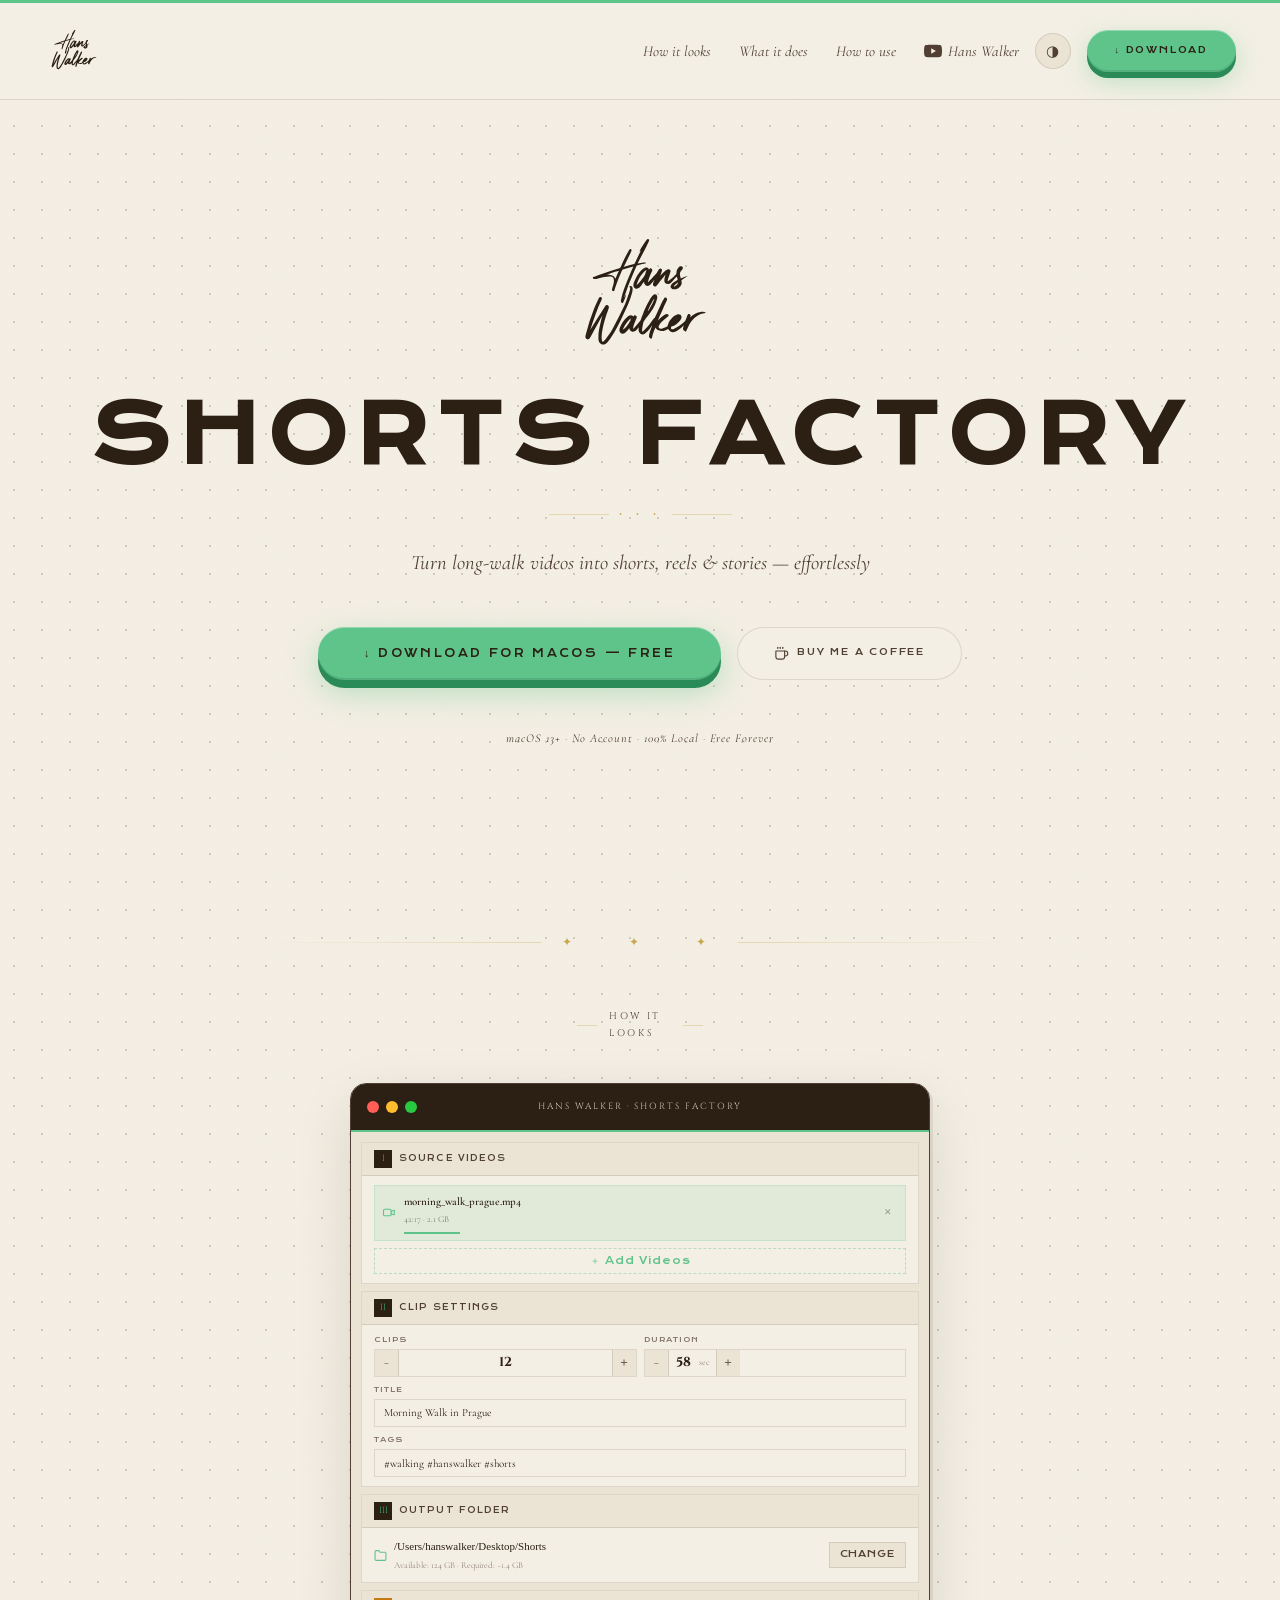
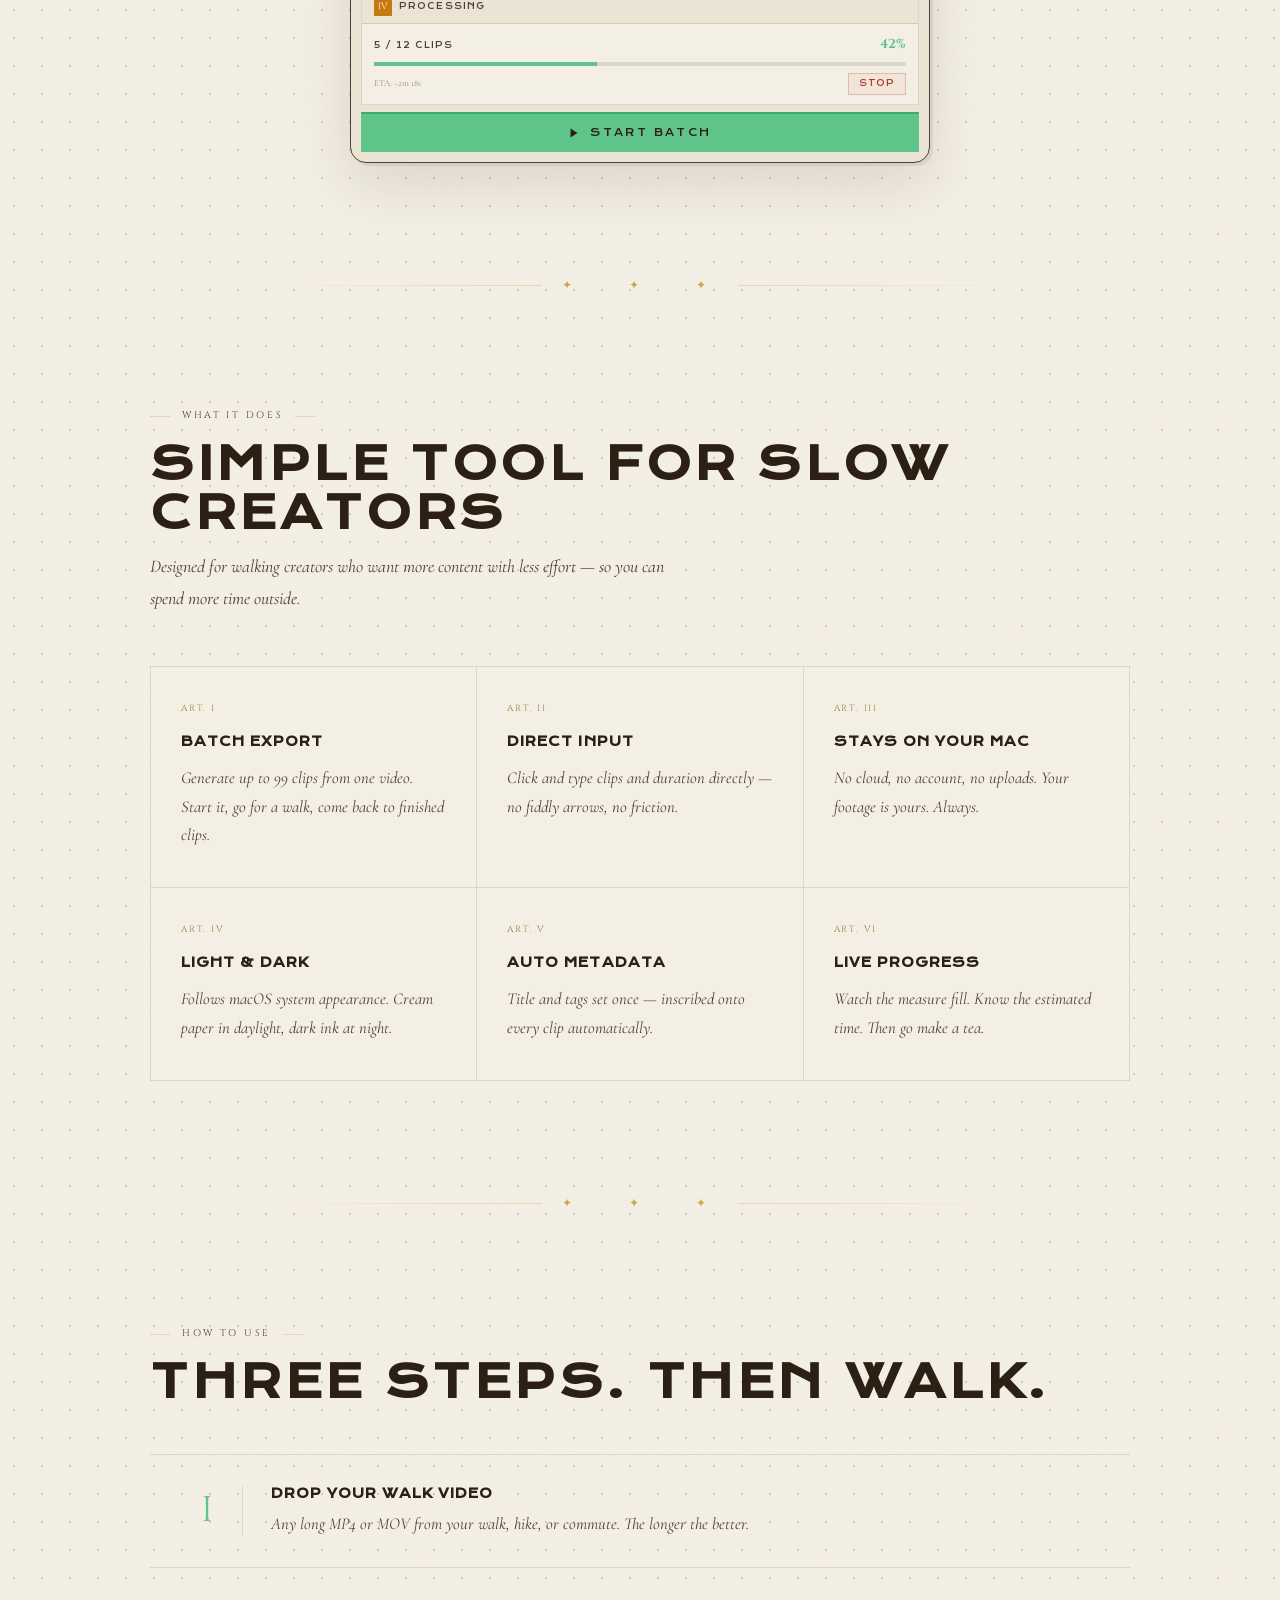
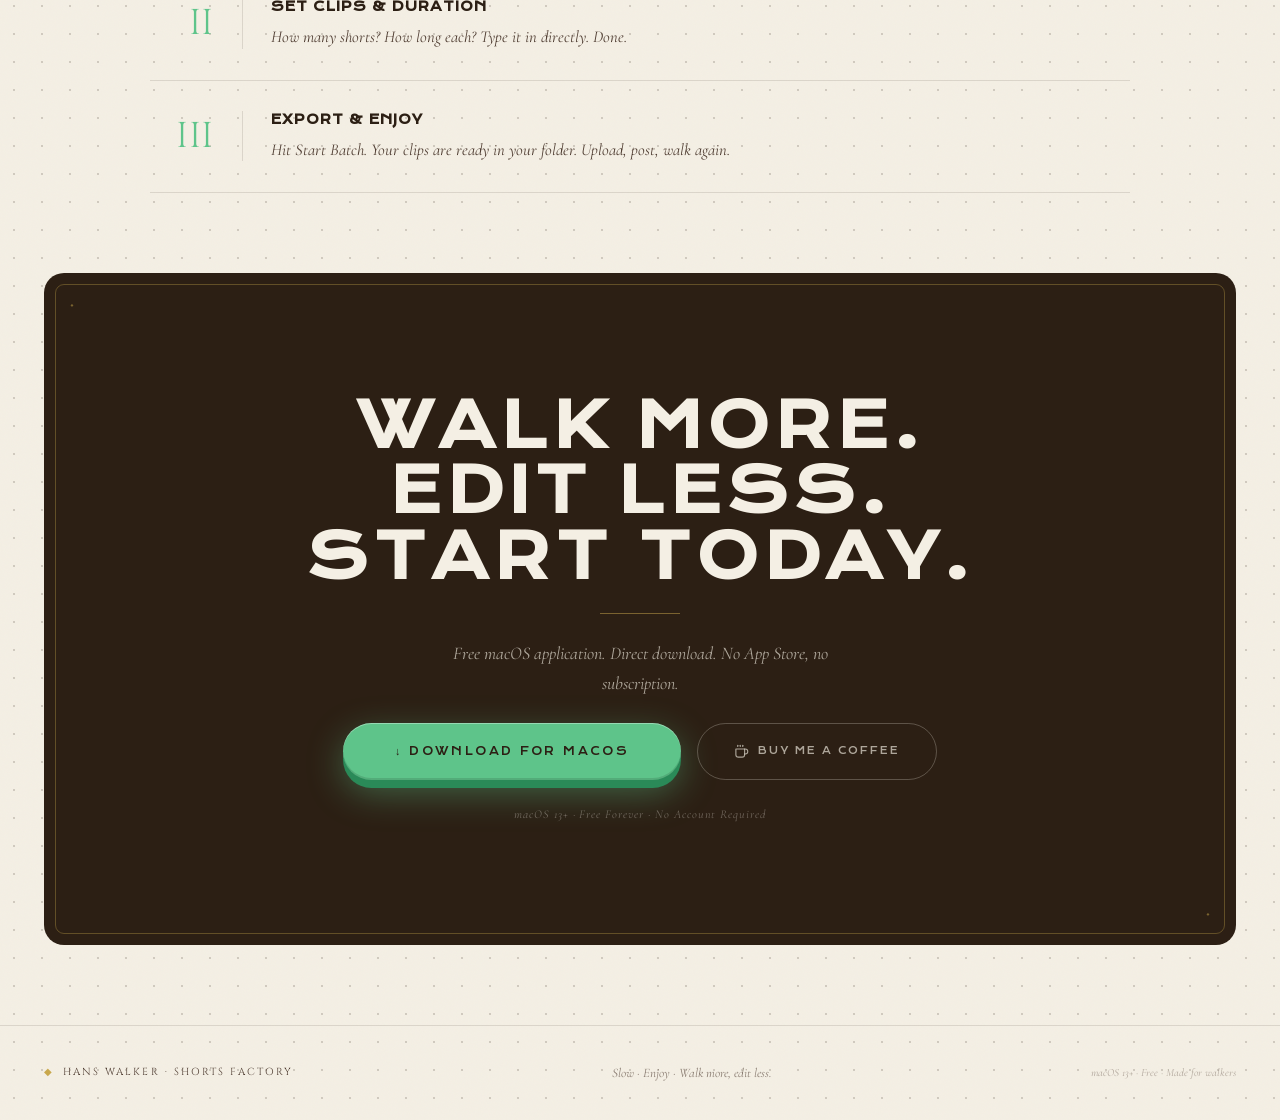
==== website/hanswalker-v6_1.html @ 9b5e4871 "Website UI improvements: CTA padding, footer links, ghost buttons, dot grid Made-with: Cursor" ====
<!DOCTYPE html>
<html lang="en" data-theme="light">
<head>
<meta charset="UTF-8">
<meta name="viewport" content="width=device-width, initial-scale=1.0">
<title>Hans Walker · Shorts Factory</title>
<link rel="preconnect" href="https://fonts.googleapis.com">
<link href="https://fonts.googleapis.com/css2?family=Krona+One&family=Cormorant+Garamond:ital,wght@0,400;0,600;1,400;1,600&family=Cinzel:wght@400;600;700&family=IM+Fell+English:ital@0;1&display=swap" rel="stylesheet">
<style>

/* ═══════════════════════════════════════════════════════
   DESIGN TOKENS — clean, no duplicates
══════════════════════════════════════════════════════════ */
:root {
  /* Palette */
  --cream:        #F4EFE4;
  --cream-mid:    #EBE4D4;
  --cream-deep:   #DDD4BF;
  --ink:          #2C1F14;
  --ink-light:    #513F34;
  --ink-faint:    rgba(44,31,20,0.10);
  --ink-ghost:    rgba(44,31,20,0.05);

  /* Brand green */
  --green:        #5EC48A;
  --green-dark:   #3aad73;
  --green-deeper: #2a8a58;
  --green-pale:   rgba(94,196,138,0.12);

  /* Art Deco gold accent */
  --gold:         #C9A84C;
  --gold-light:   #e0c070;
  --gold-faint:   rgba(201,168,76,0.18);

  /* Derived */
  --rule:         rgba(44,31,20,0.12);
  --rule-gold:    rgba(201,168,76,0.35);
}

[data-theme="dark"] {
  --cream:        #18100a;
  --cream-mid:    #201508;
  --cream-deep:   #2a1c0c;
  --ink:          #EDE4D0;
  --ink-light:    #c8b89a;
  --ink-faint:    rgba(237,228,208,0.10);
  --ink-ghost:    rgba(237,228,208,0.04);
  --green:        #4EC98A;
  --green-dark:   #3aad73;
  --gold:         #d4ae5a;
  --gold-light:   #e8c878;
  --gold-faint:   rgba(212,174,90,0.12);
  --rule:         rgba(237,228,208,0.10);
  --rule-gold:    rgba(212,174,90,0.25);
}

*, *::before, *::after { box-sizing: border-box; margin: 0; padding: 0; }
html { scroll-behavior: smooth; }

body {
  position: relative;
  background: var(--cream);
  color: var(--ink);
  font-family: 'Cormorant Garamond', 'IM Fell English', Georgia, serif;
  font-size: clamp(16px, 1.4vw, 19px);
  line-height: 1.75;
  overflow-x: hidden;
  transition: background 0.5s, color 0.4s;
}

/* Dot grid — scrolls with page */
body::before {
  content: '';
  position: absolute; inset: 0; z-index: 0; pointer-events: none;
  background-image: radial-gradient(circle, rgba(44,31,20,0.18) 1px, transparent 1px);
  background-size: 28px 28px;
}
[data-theme="dark"] body::before {
  background-image: radial-gradient(circle, rgba(237,228,208,0.09) 1px, transparent 1px);
}

/* Paper grain texture */
body::after {
  content: '';
  position: absolute; inset: 0; z-index: 0; pointer-events: none;
  opacity: 0.025;
  background-image: url("data:image/svg+xml,%3Csvg viewBox='0 0 512 512' xmlns='http://www.w3.org/2000/svg'%3E%3Cfilter id='n'%3E%3CfeTurbulence type='fractalNoise' baseFrequency='0.72' numOctaves='4' stitchTiles='stitch'/%3E%3C/filter%3E%3Crect width='100%25' height='100%25' filter='url(%23n)'/%3E%3C/svg%3E");
  background-size: 200px;
}

.layer { position: relative; z-index: 1; }
a { color: inherit; text-decoration: none; }


/* ═══════════════════════════════════════════════════════
   NAVIGATION
══════════════════════════════════════════════════════════ */
nav {
  position: fixed; top: 0; left: 0; right: 0; z-index: 300;
  display: flex; align-items: center; justify-content: space-between;
  padding: 0 44px; height: 100px;
  background: rgba(244,239,228,0.92);
  backdrop-filter: blur(5px);
  border-top: 3px solid var(--green);
  border-bottom: 1px solid var(--rule);
  transition: background 0.5s;
}
[data-theme="dark"] nav {
  background: rgba(24,16,10,0.94);
}

.nav-logo {
  display: flex; align-items: center;
  color: var(--ink);
  transition: opacity 0.2s;
  text-decoration: none;
}
.nav-logo:hover { opacity: 0.7; }
.nav-logo svg {
  height: 56px; width: auto; display: block;
  color: var(--ink);
  transition: color 0.4s;
}
[data-theme="dark"] .nav-logo svg { color: var(--ink); }

.nav-links {
  display: flex; gap: 28px;
  font-family: 'Cormorant Garamond', serif;
  font-style: italic; font-size: clamp(15px, 1.1vw, 18px);
  color: var(--ink-light);
}
.nav-links a {
  display: inline-flex; align-items: center; gap: 6px;
  transition: color 0.2s;
}
.nav-links a:hover { color: var(--green); }
.nav-links a svg { flex-shrink: 0; display: block; }

.nav-right { display: flex; align-items: center; gap: 16px; }

/* Theme toggle */
.theme-btn {
  width: 36px; height: 36px; border-radius: 50%;
  background: var(--cream-mid); border: 1px solid var(--rule);
  color: var(--ink-light); font-size: 15px; cursor: pointer;
  display: flex; align-items: center; justify-content: center;
  transition: background 0.2s, transform 0.1s;
}
.theme-btn:hover { background: var(--green); color: var(--cream); transform: rotate(15deg); }

/* Primary CTA button */
.btn-primary {
  font-family: 'Krona One', sans-serif;
  font-size: clamp(9px, 0.7vw, 11px);
  text-transform: uppercase; letter-spacing: 0.2em;
  color: var(--ink); background: var(--green);
  padding: 13px 28px; border: none; cursor: pointer;
  border-radius: 100px;
  box-shadow:
    0 6px 0 var(--green-deeper),
    0 9px 24px rgba(94,196,138,0.38),
    inset 0 1px 0 rgba(255,255,255,0.32),
    inset 0 -2px 0 rgba(0,0,0,0.1);
  display: inline-flex; align-items: center; gap: 8px;
  transition: transform 0.1s, box-shadow 0.1s, background 0.1s;
  white-space: nowrap;
  user-select: none;
}
.btn-primary:hover {
  transform: translateY(-3px);
  background: #6ed49a;
  box-shadow: 0 9px 0 var(--green-deeper), 0 15px 32px rgba(94,196,138,0.45),
    inset 0 1px 0 rgba(255,255,255,0.35), inset 0 -2px 0 rgba(0,0,0,0.1);
}
.btn-primary:active {
  transform: translateY(5px) !important;
  box-shadow: 0 1px 0 var(--green-deeper), 0 2px 8px rgba(94,196,138,0.2),
    inset 0 2px 4px rgba(0,0,0,0.18) !important;
  background: #4db87a;
}
.btn-primary.lg {
  font-size: clamp(10px, 0.85vw, 12px);
  padding: 17px 46px;
  letter-spacing: 0.22em;
  box-shadow: 0 8px 0 var(--green-deeper), 0 12px 32px rgba(94,196,138,0.42),
    inset 0 1px 0 rgba(255,255,255,0.32), inset 0 -2px 0 rgba(0,0,0,0.1);
}
[data-theme="dark"] .btn-primary { color: #2C1F14; }

/* Ghost button */
.btn-ghost {
  font-family: 'Krona One', sans-serif;
  font-size: clamp(9px, 0.7vw, 11px);
  text-transform: uppercase; letter-spacing: 0.2em;
  color: var(--ink-light);
  padding: 16px 36px;
  border: 1.5px solid var(--rule);
  background: var(--cream); cursor: pointer;
  border-radius: 100px;
  display: inline-flex; align-items: center; gap: 8px;
  transition: border-color 0.2s, color 0.2s, background 0.2s, transform 0.12s, box-shadow 0.12s;
  white-space: nowrap;
  user-select: none;
}
.btn-ghost:hover {
  border-color: var(--green-dark);
  color: var(--green-dark);
  background: linear-gradient(var(--green-pale), var(--green-pale)), var(--cream);
  transform: translateY(-2px);
  box-shadow: 0 4px 16px rgba(94,196,138,0.2);
}
[data-theme="dark"] .btn-ghost { color: var(--ink-light); border-color: var(--rule); }
[data-theme="dark"] .btn-ghost:hover { color: var(--green); border-color: var(--green); background: linear-gradient(var(--green-pale), var(--green-pale)), var(--cream); }


/* ═══════════════════════════════════════════════════════
   HERO
══════════════════════════════════════════════════════════ */
.hero {
  min-height: 100vh;
  display: flex; flex-direction: column; align-items: center; justify-content: center;
  padding: 150px 40px 80px;
  text-align: center;
  position: relative; z-index: 1;
}

.hero-logo {
  margin: 0 auto 24px;
  animation: fadeUp 0.9s ease both;
}
.hero-logo svg {
  width: auto; height: clamp(90px, 13vw, 150px);
  display: block; margin: 0 auto;
  color: var(--ink);
  transition: color 0.4s;
}

/* Hero headline */
.hero-eyebrow {
  font-family: 'Cormorant Garamond', serif;
  font-style: italic; font-size: clamp(13px, 1vw, 16px);
  color: var(--gold); letter-spacing: 0.14em;
  margin-bottom: 10px;
  animation: fadeUp 0.9s 0.07s ease both;
}

.hero-title {
  font-family: 'Krona One', sans-serif;
  font-size: clamp(38px, 6.5vw, 80px);
  text-transform: uppercase; letter-spacing: 0.10em; line-height: 1.0;
  color: var(--ink);
  margin-bottom: 6px;
  animation: fadeUp 0.9s 0.12s ease both;
}

/* Art Deco thin rule below title */
.hero-deco-rule {
  display: flex; align-items: center; justify-content: center; gap: 10px;
  margin: 24px auto 24px;
  animation: fadeUp 0.9s 0.16s ease both;
}
.hero-deco-rule span {
  width: 60px; height: 1px; background: var(--rule-gold);
}
.hero-deco-rule i {
  color: var(--gold); font-style: normal; font-size: 10px; letter-spacing: 6px;
}

.hero-sub {
  font-family: 'Cormorant Garamond', serif;
  font-style: italic; font-size: clamp(18px, 1.6vw, 24px);
  color: var(--ink-light); line-height: 1.55;
  width: max-content; max-width: 100%; margin: 0 auto 48px;
  white-space: nowrap;
  animation: fadeUp 0.9s 0.19s ease both;
}

.hero-desc {
  font-style: italic; font-size: clamp(15px, 1.2vw, 18px);
  color: var(--ink-light); max-width: 420px;
  line-height: 1.8; margin: 0 auto 40px;
  opacity: 0.8;
  animation: fadeUp 0.9s 0.23s ease both;
}

.hero-actions {
  display: flex; gap: 16px; flex-wrap: wrap; justify-content: center;
  animation: fadeUp 0.9s 0.28s ease both;
}

.hero-meta {
  margin-top: 48px;
  font-family: 'Cormorant Garamond', serif; font-style: italic;
  font-size: clamp(12px, 0.9vw, 14px);
  color: var(--ink-light); opacity: 0.55;
  letter-spacing: 0.08em;
  animation: fadeUp 0.9s 0.33s ease both;
}
.hero-meta span + span::before {
  content: ' · '; opacity: 0.5;
}


/* ═══════════════════════════════════════════════════════
   ART DECO ORNAMENTAL DIVIDER
══════════════════════════════════════════════════════════ */
.deco-divider {
  position: relative; z-index: 1;
  display: flex; align-items: center; justify-content: center;
  padding: 32px 40px; gap: 0;
}
.deco-divider-line {
  flex: 1; height: 1px;
  background: linear-gradient(to right, transparent, var(--rule-gold));
  max-width: 280px;
}
.deco-divider-line.rev {
  background: linear-gradient(to left, transparent, var(--rule-gold));
}
.deco-divider-center {
  display: flex; align-items: center; gap: 10px;
  padding: 0 20px;
  font-family: 'Cinzel', serif;
  color: var(--gold); font-size: 12px; letter-spacing: 12px;
}


/* ═══════════════════════════════════════════════════════
   APP MOCKUP — styled to match the site
══════════════════════════════════════════════════════════ */
.mockup-section {
  position: relative; z-index: 1;
  padding: 0 40px 80px;
  display: flex; flex-direction: column; align-items: center; gap: 16px;
}
.mockup-label {
  font-family: 'Cinzel', serif;
  font-size: clamp(9px, 0.75vw, 11px);
  text-transform: uppercase; letter-spacing: 0.28em;
  color: var(--ink-light);
  display: flex; align-items: center; gap: 12px;
  padding-top: 24px;
  padding-bottom: 24px;
}
.mockup-label::before, .mockup-label::after {
  content: ''; flex: 0 0 20px; height: 1px; background: var(--rule-gold);
}
[data-theme="dark"] .mockup-label {
  color: var(--gold); opacity: 0.75;
}

.app-win {
  width: min(580px, 100%);
  background: var(--cream-mid);
  border: 1.5px solid var(--ink-light);
  border-radius: 16px;
  box-shadow:
    3px 3px 0 rgba(44,31,20,0.08),
    0 20px 56px rgba(44,31,20,0.12);
  overflow: hidden;
}
[data-theme="dark"] .app-win {
  background: var(--cream-mid);
  border-color: rgba(200,184,154,0.3);
  box-shadow: 3px 3px 0 rgba(0,0,0,0.2), 0 20px 60px rgba(0,0,0,0.5);
}

/* Titlebar — dark, branded */
.aw-bar {
  height: 48px; background: var(--ink);
  display: flex; align-items: center; padding: 0 16px;
  border-bottom: 2px solid var(--green);
  position: relative;
}
[data-theme="dark"] .aw-bar { background: #0e0906; border-bottom-color: var(--green-dark); }

.aw-dots { display: flex; gap: 7px; }
.aw-dot { width: 12px; height: 12px; border-radius: 50%; }
.aw-dot.r { background: #ff5f57; }
.aw-dot.y { background: #febc2e; }
.aw-dot.g { background: #28c840; }

.aw-bar-title {
  position: absolute; left: 50%; transform: translateX(-50%);
  font-family: 'Cinzel', sans-serif; font-size: 9px;
  text-transform: uppercase; letter-spacing: 0.22em;
  color: rgba(244,239,228,0.8); white-space: nowrap;
}

.aw-body { padding: 10px; display: flex; flex-direction: column; gap: 7px; }

.aw-card {
  background: var(--cream);
  border: 1px solid var(--rule);
}
[data-theme="dark"] .aw-card { background: rgba(244,239,228,0.03); border-color: rgba(237,228,208,0.08); }

.aw-hdr {
  display: flex; align-items: center; gap: 7px;
  padding: 7px 12px; border-bottom: 1px solid var(--rule);
  background: var(--cream-mid);
}
[data-theme="dark"] .aw-hdr { background: rgba(237,228,208,0.04); border-bottom-color: rgba(237,228,208,0.07); }

.aw-badge {
  width: 18px; height: 18px;
  background: var(--ink); color: var(--green-dark);
  font-family: 'Cinzel', serif; font-size: 9px;
  display: flex; align-items: center; justify-content: center;
}
[data-theme="dark"] .aw-badge { background: rgba(94,196,138,0.15); color: var(--green); }

.aw-htitle {
  font-family: 'Krona One', sans-serif; font-size: 8px;
  text-transform: uppercase; letter-spacing: 0.14em;
  color: var(--ink-light);
}
[data-theme="dark"] .aw-htitle { color: var(--ink-light); }

.aw-bdy { padding: 9px 12px; }

.aw-vrow {
  display: flex; align-items: center; gap: 8px; padding: 6px 8px;
  background: var(--green-pale); border: 1px solid rgba(94,196,138,0.2);
}
[data-theme="dark"] .aw-vrow { background: rgba(94,196,138,0.05); border-color: rgba(94,196,138,0.1); }

.aw-vinfo { flex: 1; }
.aw-vname { font-size: 11px; font-weight: 600; color: var(--ink); }
[data-theme="dark"] .aw-vname { color: var(--ink-light); }
.aw-vsub { font-size: 9px; color: var(--ink-light); opacity: 0.65; margin-top: 1px; }
.aw-pmini { height: 2px; width: 56px; background: var(--rule); margin-top: 4px; overflow: hidden; }
.aw-pmini-f { width: 100%; height: 100%; background: var(--green); }
.aw-rm { width: 18px; height: 18px; display: flex; align-items: center; justify-content: center; font-size: 9px; color: var(--ink-light); opacity: 0.5; cursor: pointer; }

.aw-add {
  display: flex; align-items: center; justify-content: center; gap: 5px;
  height: 26px; margin-top: 7px;
  border: 1px dashed rgba(94,196,138,0.4); font-size: 10px;
  color: var(--green); font-family: 'Krona One', sans-serif; letter-spacing: 0.1em;
}

.aw-grid { display: grid; grid-template-columns: 1fr 1fr; gap: 7px; }
.aw-fw { grid-column: 1/-1; }

.aw-flbl {
  font-family: 'Krona One', sans-serif; font-size: 7px;
  text-transform: uppercase; letter-spacing: 0.16em;
  color: var(--ink-light); opacity: 0.7; margin-bottom: 3px;
}

.aw-step {
  display: flex; align-items: center; height: 28px;
  border: 1px solid var(--rule); background: var(--cream);
}
[data-theme="dark"] .aw-step { background: rgba(237,228,208,0.04); border-color: var(--rule); }
.aw-sb {
  width: 24px; height: 100%; background: var(--cream-mid);
  display: flex; align-items: center; justify-content: center;
  font-size: 12px; color: var(--ink-light); flex-shrink: 0;
  border-right: 1px solid var(--rule);
}
.aw-sb:last-child { border-right: none; border-left: 1px solid var(--rule); }
.aw-sv { flex: 1; text-align: center; font-size: 13px; font-weight: 700; color: var(--ink); font-family: 'Cinzel', serif; }
[data-theme="dark"] .aw-sv { color: var(--ink-light); }
.aw-su { font-size: 9px; color: var(--ink-light); opacity: 0.6; padding-right: 6px; }

.aw-fld {
  height: 28px; border: 1px solid var(--rule); background: var(--cream);
  padding: 0 9px; font-size: 11px; color: var(--ink);
  display: flex; align-items: center; width: 100%;
  font-family: 'Cormorant Garamond', serif;
}
[data-theme="dark"] .aw-fld { background: rgba(237,228,208,0.04); color: var(--ink-light); }

.aw-outrow { display: flex; align-items: center; gap: 7px; }
.aw-outpath { flex: 1; font-size: 11px; color: var(--ink); font-family: 'IM Fell English', serif; }
[data-theme="dark"] .aw-outpath { color: var(--ink-light); }
.aw-outsub { font-size: 9px; color: var(--ink-light); opacity: 0.6; margin-top: 1px; }
.aw-chg {
  border: 1px solid var(--rule); padding: 4px 10px;
  font-size: 9px; color: var(--ink-light); background: var(--cream-mid);
  font-family: 'Krona One', sans-serif; letter-spacing: 0.1em; text-transform: uppercase;
  cursor: pointer;
}

.aw-prow { display: flex; justify-content: space-between; align-items: baseline; margin-bottom: 6px; }
.aw-plbl { font-family: 'Krona One', sans-serif; font-size: 8px; text-transform: uppercase; letter-spacing: 0.12em; color: var(--ink-light); }
.aw-ppct { font-family: 'Cinzel', serif; font-size: 13px; font-weight: 700; color: var(--green); }
.aw-pbar { height: 4px; background: var(--rule); margin-bottom: 7px; overflow: hidden; }
.aw-pbarf { width: 42%; height: 100%; background: var(--green); }
.aw-pfooter { display: flex; justify-content: space-between; align-items: center; }
.aw-eta { font-size: 9px; color: var(--ink-light); opacity: 0.6; }
.aw-stop {
  border: 1px solid rgba(180,60,40,0.25); padding: 3px 10px;
  font-size: 8px; color: #b43c28; font-family: 'Krona One', sans-serif;
  text-transform: uppercase; letter-spacing: 0.1em; background: rgba(180,60,40,0.06);
  cursor: pointer;
}

.aw-start {
  height: 40px; background: var(--green);
  display: flex; align-items: center; justify-content: center; gap: 10px;
  font-family: 'Krona One', sans-serif; font-size: 10px;
  text-transform: uppercase; letter-spacing: 0.24em; color: var(--ink);
  border-top: 2px solid var(--green-dark);
  cursor: pointer; transition: background 0.2s;
}
.aw-start:hover { background: #6ed49a; }
[data-theme="dark"] .aw-start { background: var(--green-dark); color: var(--cream); }


/* ═══════════════════════════════════════════════════════
   FEATURES
══════════════════════════════════════════════════════════ */
.section {
  position: relative; z-index: 1;
  padding: 80px 44px;
}
.section-inner { max-width: 980px; margin: 0 auto; }

.section-eyebrow {
  font-family: 'Cinzel', serif;
  font-size: clamp(9px, 0.75vw, 11px);
  text-transform: uppercase; letter-spacing: 0.28em;
  color: var(--ink-light); margin-bottom: 14px;
  display: flex; align-items: center; gap: 12px;
}
[data-theme="dark"] .section-eyebrow {
  color: var(--gold);
}
.section-eyebrow::before, .section-eyebrow::after {
  content: ''; flex: 0 0 20px; height: 1px; background: var(--rule-gold);
}

.section-title {
  font-family: 'Krona One', sans-serif;
  font-size: clamp(24px, 3.5vw, 46px);
  text-transform: uppercase; letter-spacing: 0.08em; line-height: 1.1;
  color: var(--ink); margin-bottom: 14px;
}

.section-sub {
  font-family: 'Cormorant Garamond', serif; font-style: italic;
  font-size: clamp(16px, 1.4vw, 20px); color: var(--ink-light);
  max-width: 540px; line-height: 1.75;
}

/* Feature grid — ledger style */
.feat-grid {
  display: grid; grid-template-columns: repeat(3, 1fr);
  margin-top: 52px;
  border: 1px solid var(--rule);
  border-bottom: none; border-right: none;
}
@media (max-width: 860px) { .feat-grid { grid-template-columns: 1fr 1fr; } }
@media (max-width: 560px) { .feat-grid { grid-template-columns: 1fr; } }

.feat {
  padding: 34px 30px 38px;
  border-right: 1px solid var(--rule);
  border-bottom: 1px solid var(--rule);
  position: relative;
  background: var(--cream);
  transition: background 0.2s;
}
.feat:hover { background: var(--cream-mid); }

/* Gold top accent on hover */
.feat::after {
  content: ''; position: absolute; top: -1px; left: 0; right: 0; height: 2px;
  background: var(--green); transform: scaleX(0); transform-origin: left;
  transition: transform 0.3s ease;
}
.feat:hover::after { transform: scaleX(1); }

.feat-num {
  font-family: 'Cinzel', serif; font-size: 9px;
  text-transform: uppercase; letter-spacing: 0.2em;
  color: color-mix(in srgb, var(--gold) 75%, black); display: block; margin-bottom: 14px;
  opacity: 1;
}
.feat h3 {
  font-family: 'Krona One', sans-serif;
  font-size: clamp(12px, 1vw, 14px);
  text-transform: uppercase; letter-spacing: 0.08em;
  color: var(--ink); margin-bottom: 11px;
}
.feat p {
  font-family: 'Cormorant Garamond', serif; font-style: italic;
  font-size: clamp(15px, 1.3vw, 18px); color: var(--ink-light); line-height: 1.7;
}


/* ═══════════════════════════════════════════════════════
   HOW IT WORKS
══════════════════════════════════════════════════════════ */
.steps-list { margin-top: 48px; }

.step-row {
  display: grid;
  grid-template-columns: 64px 1px 1fr;
  gap: 0 28px;
  align-items: center;
  padding: 28px 0;
  border-bottom: 1px solid var(--rule);
}
.step-row:first-child { border-top: 1px solid var(--rule); }

.step-n {
  font-family: 'Cinzel', serif;
  font-size: clamp(28px, 2.8vw, 42px);
  color: var(--green); text-align: right;
  line-height: 1; letter-spacing: 0.02em;
}
[data-theme="dark"] .step-n { color: var(--green); }

.step-vr { height: 50px; background: var(--rule); }

.step-content h3 {
  font-family: 'Krona One', sans-serif;
  font-size: clamp(12px, 1vw, 14px);
  text-transform: uppercase; letter-spacing: 0.08em;
  color: var(--ink); margin-bottom: 6px;
}
.step-content p {
  font-family: 'Cormorant Garamond', serif; font-style: italic;
  font-size: clamp(15px, 1.3vw, 18px); color: var(--ink-light); line-height: 1.65;
}


/* ═══════════════════════════════════════════════════════
   CTA BLOCK
══════════════════════════════════════════════════════════ */
.cta-wrap {
  position: relative; z-index: 1;
  margin: 0 44px 80px;
  padding: 120px 60px;
  background: var(--ink);
  border-radius: 20px;
  display: flex; flex-direction: column; align-items: center;
  text-align: center; gap: 24px;
  /* Art Deco inner line */
  outline: 1px solid var(--rule-gold);
  outline-offset: -12px;
}
[data-theme="dark"] .cta-wrap {
  background: var(--cream-mid);
  outline-color: var(--rule-gold);
}

/* Corner diamonds */
.cta-wrap::before, .cta-wrap::after {
  content: '◆'; position: absolute;
  font-size: 13px; color: var(--gold); opacity: 0.5;
}
.cta-wrap::before { top: 20px; left: 26px; }
.cta-wrap::after  { bottom: 20px; right: 26px; }

.cta-title {
  font-family: 'Krona One', sans-serif;
  font-size: clamp(30px, 5.5vw, 62px);
  text-transform: uppercase; letter-spacing: 0.08em; line-height: 1.05;
  color: var(--cream);
}
[data-theme="dark"] .cta-title { color: var(--ink); }

/* Gold rule between title and sub */
.cta-rule {
  width: 80px; height: 1px; background: var(--gold); opacity: 0.5;
}

.cta-sub {
  font-family: 'Cormorant Garamond', serif; font-style: italic;
  font-size: clamp(15px, 1.4vw, 19px); color: rgba(244,239,228,0.65);
  max-width: 400px; line-height: 1.7;
}
[data-theme="dark"] .cta-sub { color: var(--ink-light); }

.cta-btns { display: flex; gap: 16px; flex-wrap: wrap; justify-content: center; }

/* CTA Download — cream on dark bg */
.btn-cta-dl {
  font-family: 'Krona One', sans-serif;
  font-size: clamp(10px, 0.85vw, 12px);
  text-transform: uppercase; letter-spacing: 0.22em;
  color: var(--ink); background: var(--green);
  padding: 19px 52px; border: none; cursor: pointer;
  border-radius: 100px;
  box-shadow:
    0 8px 0 var(--green-deeper),
    0 12px 36px rgba(94,196,138,0.44),
    inset 0 1px 0 rgba(255,255,255,0.35),
    inset 0 -2px 0 rgba(0,0,0,0.12);
  display: inline-flex; align-items: center; gap: 10px;
  transition: transform 0.1s, box-shadow 0.1s, background 0.1s;
  white-space: nowrap;
  user-select: none;
}
.btn-cta-dl:hover {
  transform: translateY(-4px);
  background: #6ed49a;
  box-shadow: 0 12px 0 var(--green-deeper), 0 20px 44px rgba(94,196,138,0.5),
    inset 0 1px 0 rgba(255,255,255,0.38), inset 0 -2px 0 rgba(0,0,0,0.12);
}
.btn-cta-dl:active {
  transform: translateY(6px) !important;
  box-shadow: 0 2px 0 var(--green-deeper), 0 2px 10px rgba(94,196,138,0.2),
    inset 0 3px 6px rgba(0,0,0,0.2) !important;
  background: #4db87a;
}
[data-theme="dark"] .btn-cta-dl { color: #2C1F14; }

/* CTA coffee — ghost on dark */
.btn-cta-ghost {
  font-family: 'Krona One', sans-serif;
  font-size: clamp(9px, 0.75vw, 11px);
  text-transform: uppercase; letter-spacing: 0.2em;
  color: rgba(244,239,228,0.65);
  padding: 17px 36px;
  border: 1.5px solid rgba(244,239,228,0.25);
  background: transparent; cursor: pointer;
  border-radius: 100px;
  user-select: none;
  display: inline-flex; align-items: center; gap: 9px;
  transition: border-color 0.2s, color 0.2s, transform 0.12s;
  white-space: nowrap;
}
.btn-cta-ghost:hover {
  border-color: var(--gold);
  color: var(--gold);
  transform: translateY(-2px);
}
[data-theme="dark"] .btn-cta-ghost { color: var(--ink-light); border-color: var(--rule); }
[data-theme="dark"] .btn-cta-ghost:hover { color: var(--gold); border-color: var(--gold); }

.cta-meta {
  font-family: 'Cormorant Garamond', serif; font-style: italic;
  font-size: clamp(12px, 0.9vw, 14px);
  color: rgba(244,239,228,0.35);
  letter-spacing: 0.08em;
}
[data-theme="dark"] .cta-meta { color: var(--ink-light); opacity: 0.5; }


/* ═══════════════════════════════════════════════════════
   FOOTER
══════════════════════════════════════════════════════════ */
footer {
  position: relative; z-index: 1;
  padding: 36px 44px;
  border-top: 1px solid var(--rule);
  display: flex; align-items: center; justify-content: space-between;
  flex-wrap: wrap; gap: 12px;
}

.foot-logo {
  font-family: 'Cinzel', serif;
  font-size: clamp(9px, 0.8vw, 11px);
  text-transform: uppercase; letter-spacing: 0.2em;
  color: var(--ink-light);
  display: flex; align-items: center; gap: 9px;
}
.foot-gem { color: var(--gold); }

.foot-tagline {
  font-family: 'Cormorant Garamond', serif; font-style: italic;
  font-size: clamp(13px, 1vw, 16px); color: var(--ink-light); opacity: 0.65;
}

.foot-copy {
  font-family: 'Cormorant Garamond', serif; font-style: italic;
  font-size: clamp(11px, 0.8vw, 13px); color: var(--ink-light); opacity: 0.4;
}


/* ═══════════════════════════════════════════════════════
   ANIMATIONS & REVEAL
══════════════════════════════════════════════════════════ */
@keyframes fadeUp {
  from { opacity: 0; transform: translateY(22px); }
  to   { opacity: 1; transform: translateY(0); }
}
.reveal {
  opacity: 0; transform: translateY(22px);
  transition: opacity 0.7s ease, transform 0.7s ease;
}
.reveal.up { opacity: 1; transform: none; }


/* ═══════════════════════════════════════════════════════
   RESPONSIVE
══════════════════════════════════════════════════════════ */
@media (max-width: 700px) {
  nav { padding: 0 20px; height: 80px; }
  .nav-links { display: none; }
  .hero { padding: 96px 24px 60px; }
  .section { padding: 60px 24px; }
  .cta-wrap { margin: 0 24px 60px; padding: 52px 28px; }
  footer { padding: 28px 24px; flex-direction: column; align-items: center; text-align: center; }
  .mockup-section { padding: 0 16px 60px; }
  .deco-divider { padding: 24px 24px; }
}

</style>
</head>
<body>

<!-- ═══ NAV ═══ -->
<nav>
  <a href="#" class="nav-logo layer" aria-label="Hans Walker">
    <svg width="800" height="800" viewBox="0 0 800 800" fill="none" xmlns="http://www.w3.org/2000/svg"><path d="M347.908 347.028C351.83 347.031 356.722 348.01 358.676 351.766C362.906 359.898 359.847 373.996 357.78 382.339C352.907 402.011 345.494 420.691 338.234 439.539C330.245 459.43 320.331 479.176 311.427 498.523C290.999 542.918 270.134 586.84 241.824 626.891C234.363 637.187 225.845 649.531 215.093 656.469C205.508 662.656 189.164 657.996 183.499 648.262C178.298 639.324 178.075 629.559 178.073 619.492C177.708 594.273 183.645 570.145 188.827 545.727C191.991 530.824 195.452 519.199 199.711 504.66C191.745 517.195 185.02 530.121 177.705 542.988C164.596 565.824 152.162 588.953 139.757 612.184C136.346 618.574 131.597 627.644 124.746 630.941C119.848 633.613 110.609 628.02 109.453 623.156C107.223 613.777 112.337 600.59 114.662 591.535C124.412 553.789 136.382 516.648 150.508 480.312C159.517 456.813 168.041 435.492 179.453 413.043C181.78 408.953 184.621 403.723 190.05 405.738C197.983 408.684 198.553 412.692 195.268 419.406C170.039 470.977 152.679 525.789 134.881 580.273L135.351 579.66C137.457 576.945 139.233 574.055 140.915 571.062C157.493 541.57 176.279 513.379 194.614 484.938L207.226 465.562C210.028 461.207 212.599 456.445 215.88 452.434C217.317 450.68 219.148 449.098 221.394 448.535C224.241 447.816 226.956 448.82 229.329 450.387C233.97 453.441 234.613 457.84 233.789 463.051C233.083 467.516 231.084 471.77 229.495 475.977C226.981 482.633 224.354 489.301 222.14 496.062C210.587 531.336 189.842 602.621 197.095 638.156C197.476 640.023 198.065 642.992 199.669 644.055C211.035 643.836 246.334 588.504 252.809 576.836C276.361 534.406 297.776 489.844 318.828 446.062C325.498 432.195 330.303 416.035 335.589 401.555C341.151 386.322 348.357 370.153 348.196 353.817C346.972 354.897 346.015 356.01 344.504 356.186C343.701 353.762 345.519 352.818 344.656 350.387C344.357 349.544 344.305 349.074 344.653 348.289C345.813 347.264 346.389 347.302 347.908 347.028ZM476.397 390.357C480.53 389.73 483.944 390.191 487.179 393.082C495.913 400.891 491.315 415.641 488.042 425.172C483.042 440.156 476.647 454.637 468.944 468.43C455.034 492.769 435.026 513.156 419.792 536.336C417.175 540.32 408.397 586.891 412.089 590.219C414.972 589.957 418.648 585.836 420.745 583.934C430.409 575.18 440.202 564.934 448.194 554.621C456.925 543.356 464.636 531.234 473.366 519.969C475.202 517.602 477.987 517.949 478.444 517.18C486.39 503.789 524.679 411.805 532.831 408.402C534.3 407.789 535.843 407.926 537.315 408.453C540.085 409.441 542.835 411.844 544.054 414.543C544.854 416.32 544.788 418.676 544.194 420.508C542.292 426.363 539.183 432.137 536.511 437.695C533.522 443.91 530.612 450.16 527.776 456.449C522.671 467.582 518.073 478.793 513.171 489.996C507.257 503.523 500.683 517.461 495.194 531.125C505.105 519.523 520.972 507.012 533.788 498.703C538.917 495.379 548.515 493.809 551.819 500.523C555.952 508.926 546.147 511.938 541.077 516.199C526.343 528.578 507.628 541.711 500.073 559.938C498.374 564.039 499.354 567.594 501.194 571.273C506.862 575.168 513.249 574.355 520.229 572.719C522.965 572.515 545.554 563.648 546.136 561.883C548.058 556.027 552.862 539.727 558.269 532.09C567.679 518.797 581.62 501.32 598.476 498.004C620.737 493.629 628.526 512.352 615.155 528.668C603.261 544.254 586.495 558.543 567.362 562.09C565.835 565.293 564.335 573.168 566.413 576.18C570.226 579.011 584.148 573.426 587.683 571.387C605.675 560.992 626.706 548.039 640.831 532.742C646.253 526.863 650.023 503.969 655.964 497.168C657.53 495.973 660.241 495.996 661.886 496.41C673.268 499.297 669.729 506.828 667.417 514.953C667.675 514.617 667.94 514.281 668.21 513.953C680.62 498.672 704.851 486.82 724.409 484.711C729.531 484.305 748.405 484.414 750.554 489.949C750.214 491.84 744.499 492.293 742.753 492.543C703.065 498.203 674.319 527.684 657.897 562.676C653.839 571.32 649.745 581.184 645.272 589.383C643.491 592.641 631.542 582.996 630.714 580.562C627.206 573.539 632.101 562.309 633.89 555.656C628.44 561.266 623.186 567.453 616.905 572.18C602.472 583.043 587.788 597.824 568.058 591.93C559.569 589.395 554.847 583.312 550.733 575.789C547.14 577.922 536.988 582.402 533.112 583.949C523.362 587.848 509.237 588.105 499.769 583.223C491.874 579.148 485.651 576.375 482.534 567.477C476.558 579.934 471.55 592.828 467.546 606.051C466.292 610.168 464.366 624.945 461.944 626.977C461.265 627.543 460.206 627.828 459.339 627.629C455.714 626.809 450.98 623.242 449.261 620.02C443.565 609.324 461.304 568.824 465.21 556.348C460.741 561.348 457.175 567.469 453.085 572.773C445.73 582.461 438.018 590.574 428.675 598.363C418.73 606.648 406.194 607.746 397.581 596.582C391.272 588.406 391.823 576.34 393.206 566.562C392.507 567.66 391.772 568.738 391.015 569.797C381.961 582.465 367.809 599.074 351.682 586.27C345.567 581.414 343.758 577.523 342.727 570.02C337.773 576.566 333.852 584.18 327.773 589.93C323.393 594.074 314.34 602.175 307.89 601.582C289.157 599.855 287.616 583.293 292.897 568.645C301.529 546.934 312.961 528.457 330.42 512.758C340.884 503.352 353.402 497.531 364.614 509.77C365.787 508.121 367.087 505.766 368.484 504.391C373.768 499.031 385.109 507.73 382.985 514.125C379.188 525.566 373.417 535.93 369.313 547.379C365.75 557.316 364.171 564.578 362.619 574.988C373.788 566.84 394.55 541.469 403.062 529.105C404.812 526.562 409.167 511.703 410.823 507.711C415.296 497.691 418.28 487.086 422.616 477.039C432.155 454.938 443.749 432.465 456.327 411.965C460.331 405.434 469.987 393.524 476.397 390.357ZM350.344 518.191C334.746 533.172 321.474 549.949 312.734 569.883C311.864 571.867 309.58 576.195 309.696 578.352C309.71 578.605 309.806 578.852 309.861 579.105L310.478 578.934C323.683 569.953 339.987 547.281 348.218 533.312C349.326 531.434 348.974 527.238 349.445 524.902C349.871 522.793 351.371 520.609 350.935 518.547L350.344 518.191ZM599 517.809C594.528 521.61 580.259 534.254 579.647 537.297L579.722 537.473V537.472L579.648 537.297C580.301 534.051 596.49 519.884 599.757 517.172L599 517.809ZM476.495 413.211C467.952 422.281 445.53 468.195 440.878 481.066L441.003 481.887C444.534 477.734 447.749 473.328 450.628 468.699C455.628 460.75 477.354 421.539 476.495 413.211ZM440.779 95.7695C448.404 96.3617 450.709 99.9283 447.92 107.061C442.896 119.905 435.885 132.649 429.51 144.877L400.83 200.396C398.162 205.573 389.54 221.679 388.064 226.175C401.752 224.455 420.557 216.795 433.514 223.484C426.502 226.632 419.889 228.033 412.549 229.875L383.09 237.085C377.316 247.544 370.074 265.948 365.198 277.147C346.351 319.722 329.673 363.223 315.228 407.484C320.35 401.586 321.172 396.844 325.112 391.664L325.774 391.734C325.821 391.832 325.88 391.926 325.914 392.027C327.173 395.852 311.611 432.914 308.891 438.859C305.931 437.941 299.473 435.527 298.688 432.277C297.399 426.934 299.014 419.641 300.122 414.285C307.444 378.896 320.945 344.761 334.711 311.455C344.163 288.157 354.042 265.034 364.341 242.098C346.044 248.102 326.463 252.147 308.153 258.385C305.007 259.458 298.438 276.654 296.959 280.139C290.126 296.234 282.747 312.64 277.244 329.202C276.5 331.721 275.119 335.061 274.216 337.664C271.829 344.719 269.389 351.756 266.896 358.774C265.431 362.97 264.592 367.579 262.888 371.648C262.434 372.732 261.673 373.838 260.575 374.341C259.184 374.979 256.581 374.204 255.236 373.608C253.639 372.901 252.187 371.758 251.532 370.098C247.479 359.814 267.511 325.868 259.143 306.008C257.69 302.56 255.204 299.957 251.812 298.376C236.942 291.446 201.866 299.726 186.087 303.534C180.278 304.936 158.347 311.17 153.488 309.092C151.421 308.207 149.331 306.3 148.557 304.153C148.117 302.934 148.223 301.762 148.845 300.636C150.406 297.808 157.288 296.782 160.304 295.581C173.407 290.334 186.638 285.412 199.985 280.821C230.997 270.228 262.238 260.387 293.586 250.854C295.762 247.634 297.691 243.119 299.391 239.554C303.002 231.98 306.333 224.229 309.887 216.624C318.677 197.498 328.338 178.785 338.839 160.542C341.583 155.778 343.84 147.515 350.521 149.323C356.883 151.045 355.179 157.218 353.352 161.877C350.361 169.504 346.611 177.183 343.005 184.54L325.567 219.942C321.736 227.566 316.235 237.841 313.147 245.534C319.313 242.612 327.976 241.277 334.565 239.236C346.142 235.651 358.281 233.407 369.889 229.988C371.252 227.907 373.022 223.88 374.181 221.498C377.21 215.279 380.18 209.031 383.087 202.754L403.936 159.311C401.178 160.773 399.572 161.551 397.154 163.48C397.432 162.62 398.197 160.145 398.451 159.413C401.928 149.324 433.912 99.0435 440.779 95.7695ZM614.78 241.937C618.429 241.669 622.624 242.032 625.542 244.227C633.237 249.706 626.589 257.554 622.038 262.727C607.554 279.181 614.034 288.395 617.519 306.87C619.44 306.26 621.866 305.162 623.792 304.374C634.323 300.06 644.257 296.49 655.339 293.83C644.202 301.65 631.343 308.043 620.929 315.358C621.319 320.46 622.679 325.896 622.401 330.888C621.382 349.269 600.878 365.968 582.687 364.199C574.468 364.302 561.218 357.633 563.3 347.494C566.483 332.002 588.308 322.313 600.206 314.464C601.905 313.34 597.526 298.833 595.608 297.571C591.752 298.51 567.308 330.073 560.624 333.653C557.878 335.127 555.358 336.085 552.058 336.147C517.788 336.801 532.542 303.297 536.272 285.804C526.737 297.925 516.444 309.688 506.835 321.831C501.28 328.853 491.522 344.458 484.843 348.8C481.644 349.053 478.749 348.894 475.694 347.792C462.121 342.895 473.811 322.08 477.616 312.972C464.925 325.744 449.229 358.1 428.569 341.331C422.851 336.69 422.335 331.094 421.796 324.363C417.464 328.852 410.343 339.13 405.554 344.851C401.714 349.731 395.519 356.494 389.801 359.089C384.929 361.341 379.343 361.477 374.367 359.466C360.505 353.749 364.618 334.09 369.502 323.154C381.127 297.127 397.202 263.604 423.792 250.26C428.397 247.948 435.636 247.743 440.362 249.773C444.991 251.901 446.065 255.385 447.636 259.72C452.124 252.985 456.402 247.515 463.979 257.179C467.019 261.056 465.253 265.753 463.382 269.708C460.538 275.72 457.39 282.44 454.757 288.636C453.104 292.702 441.21 324.579 442.78 326.417C446.78 325.328 483.272 283.298 489.042 277.364C494.269 271.988 503.827 240.303 516.858 258.922C520.101 263.555 509.804 286.629 507.835 291.989C516.663 282.723 524.675 273.465 534.882 265.392C540.636 261.124 546.183 256.269 553.765 256.933C558.351 257.334 564.339 263.702 563.214 267.991C559.979 280.314 554.304 291.877 551.304 304.433C549.858 310.482 547.839 315.109 546.843 321.637C550.675 320.604 555.136 317.169 558.069 314.456C569.112 304.244 584.644 294.03 593.663 282.101C594.269 278.405 594.577 274.227 594.937 270.425C595.812 261.147 605.796 244.765 614.78 241.937ZM602.011 328.067C597.522 330.3 580.647 344.992 580.956 349.889L581.858 350.021C591.265 346.283 601.55 339.521 602.917 328.489C602.546 328.278 602.394 328.127 602.011 328.067ZM433.628 261.685C407.999 278.794 390.545 311.777 382.188 340.74L382.396 341.354L382.972 341.551C395.436 331.469 409.101 311.485 419.269 298.77C424.3 292.482 429.433 281.631 430.351 273.84C430.827 270.616 434.147 266.564 434.062 262.154L433.628 261.685ZM288.261 264.676C282.787 265.753 276.451 268.311 270.981 269.947C254.794 274.792 239.797 279.776 224.11 286.005C222.763 286.284 222.261 286.275 221.186 287.152L221.514 287.582C222.97 287.763 223.637 287.537 225.058 287.253C233.307 287.275 239.218 287.154 247.286 289.336C259.888 292.744 263.176 297.024 269.326 307.514C274.275 296.893 277.872 285.365 283.278 274.854C285.066 271.378 286.093 268.193 288.261 264.676Z" fill="currentColor"/></svg>
  </a>
  <div class="nav-right">
    <div class="nav-links">
      <a href="#preview">How it looks</a>
      <a href="#features">What it does</a>
      <a href="#how">How to use</a>
      <a href="https://youtube.com/@HansWalker.walking" target="_blank" rel="noopener noreferrer" title="Hans Walker YouTube channel">
        <svg xmlns="http://www.w3.org/2000/svg" width="18" height="18" viewBox="0 0 24 24" fill="currentColor"><path d="M23.495 6.205a3.007 3.007 0 0 0-2.088-2.088c-1.87-.501-9.396-.501-9.396-.501s-7.507-.01-9.396.501A3.007 3.007 0 0 0 .527 6.205a31.247 31.247 0 0 0-.522 5.805 31.247 31.247 0 0 0 .522 5.783 3.007 3.007 0 0 0 2.088 2.088c1.868.502 9.396.502 9.396.502s7.506 0 9.396-.502a3.007 3.007 0 0 0 2.088-2.088 31.247 31.247 0 0 0 .5-5.783 31.247 31.247 0 0 0-.5-5.805zM9.609 15.601V8.408l6.264 3.602z"/></svg>
        Hans Walker
      </a>
    </div>
    <div class="theme-btn-wrap">
      <span class="theme-btn-rule"></span>
      <button class="theme-btn" id="themeBtn" title="Switch theme">◑</button>
      <span class="theme-btn-rule"></span>
    </div>
    <a href="#download" class="btn-primary">↓ Download</a>
  </div>
</nav>


<!-- ═══ HERO ═══ -->
<section class="hero">

  <div class="hero-logo layer">
    <svg width="800" height="800" viewBox="0 0 800 800" fill="none" xmlns="http://www.w3.org/2000/svg"><path d="M347.908 347.028C351.83 347.031 356.722 348.01 358.676 351.766C362.906 359.898 359.847 373.996 357.78 382.339C352.907 402.011 345.494 420.691 338.234 439.539C330.245 459.43 320.331 479.176 311.427 498.523C290.999 542.918 270.134 586.84 241.824 626.891C234.363 637.187 225.845 649.531 215.093 656.469C205.508 662.656 189.164 657.996 183.499 648.262C178.298 639.324 178.075 629.559 178.073 619.492C177.708 594.273 183.645 570.145 188.827 545.727C191.991 530.824 195.452 519.199 199.711 504.66C191.745 517.195 185.02 530.121 177.705 542.988C164.596 565.824 152.162 588.953 139.757 612.184C136.346 618.574 131.597 627.644 124.746 630.941C119.848 633.613 110.609 628.02 109.453 623.156C107.223 613.777 112.337 600.59 114.662 591.535C124.412 553.789 136.382 516.648 150.508 480.312C159.517 456.813 168.041 435.492 179.453 413.043C181.78 408.953 184.621 403.723 190.05 405.738C197.983 408.684 198.553 412.692 195.268 419.406C170.039 470.977 152.679 525.789 134.881 580.273L135.351 579.66C137.457 576.945 139.233 574.055 140.915 571.062C157.493 541.57 176.279 513.379 194.614 484.938L207.226 465.562C210.028 461.207 212.599 456.445 215.88 452.434C217.317 450.68 219.148 449.098 221.394 448.535C224.241 447.816 226.956 448.82 229.329 450.387C233.97 453.441 234.613 457.84 233.789 463.051C233.083 467.516 231.084 471.77 229.495 475.977C226.981 482.633 224.354 489.301 222.14 496.062C210.587 531.336 189.842 602.621 197.095 638.156C197.476 640.023 198.065 642.992 199.669 644.055C211.035 643.836 246.334 588.504 252.809 576.836C276.361 534.406 297.776 489.844 318.828 446.062C325.498 432.195 330.303 416.035 335.589 401.555C341.151 386.322 348.357 370.153 348.196 353.817C346.972 354.897 346.015 356.01 344.504 356.186C343.701 353.762 345.519 352.818 344.656 350.387C344.357 349.544 344.305 349.074 344.653 348.289C345.813 347.264 346.389 347.302 347.908 347.028ZM476.397 390.357C480.53 389.73 483.944 390.191 487.179 393.082C495.913 400.891 491.315 415.641 488.042 425.172C483.042 440.156 476.647 454.637 468.944 468.43C455.034 492.769 435.026 513.156 419.792 536.336C417.175 540.32 408.397 586.891 412.089 590.219C414.972 589.957 418.648 585.836 420.745 583.934C430.409 575.18 440.202 564.934 448.194 554.621C456.925 543.356 464.636 531.234 473.366 519.969C475.202 517.602 477.987 517.949 478.444 517.18C486.39 503.789 524.679 411.805 532.831 408.402C534.3 407.789 535.843 407.926 537.315 408.453C540.085 409.441 542.835 411.844 544.054 414.543C544.854 416.32 544.788 418.676 544.194 420.508C542.292 426.363 539.183 432.137 536.511 437.695C533.522 443.91 530.612 450.16 527.776 456.449C522.671 467.582 518.073 478.793 513.171 489.996C507.257 503.523 500.683 517.461 495.194 531.125C505.105 519.523 520.972 507.012 533.788 498.703C538.917 495.379 548.515 493.809 551.819 500.523C555.952 508.926 546.147 511.938 541.077 516.199C526.343 528.578 507.628 541.711 500.073 559.938C498.374 564.039 499.354 567.594 501.194 571.273C506.862 575.168 513.249 574.355 520.229 572.719C522.965 572.515 545.554 563.648 546.136 561.883C548.058 556.027 552.862 539.727 558.269 532.09C567.679 518.797 581.62 501.32 598.476 498.004C620.737 493.629 628.526 512.352 615.155 528.668C603.261 544.254 586.495 558.543 567.362 562.09C565.835 565.293 564.335 573.168 566.413 576.18C570.226 579.011 584.148 573.426 587.683 571.387C605.675 560.992 626.706 548.039 640.831 532.742C646.253 526.863 650.023 503.969 655.964 497.168C657.53 495.973 660.241 495.996 661.886 496.41C673.268 499.297 669.729 506.828 667.417 514.953C667.675 514.617 667.94 514.281 668.21 513.953C680.62 498.672 704.851 486.82 724.409 484.711C729.531 484.305 748.405 484.414 750.554 489.949C750.214 491.84 744.499 492.293 742.753 492.543C703.065 498.203 674.319 527.684 657.897 562.676C653.839 571.32 649.745 581.184 645.272 589.383C643.491 592.641 631.542 582.996 630.714 580.562C627.206 573.539 632.101 562.309 633.89 555.656C628.44 561.266 623.186 567.453 616.905 572.18C602.472 583.043 587.788 597.824 568.058 591.93C559.569 589.395 554.847 583.312 550.733 575.789C547.14 577.922 536.988 582.402 533.112 583.949C523.362 587.848 509.237 588.105 499.769 583.223C491.874 579.148 485.651 576.375 482.534 567.477C476.558 579.934 471.55 592.828 467.546 606.051C466.292 610.168 464.366 624.945 461.944 626.977C461.265 627.543 460.206 627.828 459.339 627.629C455.714 626.809 450.98 623.242 449.261 620.02C443.565 609.324 461.304 568.824 465.21 556.348C460.741 561.348 457.175 567.469 453.085 572.773C445.73 582.461 438.018 590.574 428.675 598.363C418.73 606.648 406.194 607.746 397.581 596.582C391.272 588.406 391.823 576.34 393.206 566.562C392.507 567.66 391.772 568.738 391.015 569.797C381.961 582.465 367.809 599.074 351.682 586.27C345.567 581.414 343.758 577.523 342.727 570.02C337.773 576.566 333.852 584.18 327.773 589.93C323.393 594.074 314.34 602.175 307.89 601.582C289.157 599.855 287.616 583.293 292.897 568.645C301.529 546.934 312.961 528.457 330.42 512.758C340.884 503.352 353.402 497.531 364.614 509.77C365.787 508.121 367.087 505.766 368.484 504.391C373.768 499.031 385.109 507.73 382.985 514.125C379.188 525.566 373.417 535.93 369.313 547.379C365.75 557.316 364.171 564.578 362.619 574.988C373.788 566.84 394.55 541.469 403.062 529.105C404.812 526.562 409.167 511.703 410.823 507.711C415.296 497.691 418.28 487.086 422.616 477.039C432.155 454.938 443.749 432.465 456.327 411.965C460.331 405.434 469.987 393.524 476.397 390.357ZM350.344 518.191C334.746 533.172 321.474 549.949 312.734 569.883C311.864 571.867 309.58 576.195 309.696 578.352C309.71 578.605 309.806 578.852 309.861 579.105L310.478 578.934C323.683 569.953 339.987 547.281 348.218 533.312C349.326 531.434 348.974 527.238 349.445 524.902C349.871 522.793 351.371 520.609 350.935 518.547L350.344 518.191ZM599 517.809C594.528 521.61 580.259 534.254 579.647 537.297L579.722 537.473V537.472L579.648 537.297C580.301 534.051 596.49 519.884 599.757 517.172L599 517.809ZM476.495 413.211C467.952 422.281 445.53 468.195 440.878 481.066L441.003 481.887C444.534 477.734 447.749 473.328 450.628 468.699C455.628 460.75 477.354 421.539 476.495 413.211ZM440.779 95.7695C448.404 96.3617 450.709 99.9283 447.92 107.061C442.896 119.905 435.885 132.649 429.51 144.877L400.83 200.396C398.162 205.573 389.54 221.679 388.064 226.175C401.752 224.455 420.557 216.795 433.514 223.484C426.502 226.632 419.889 228.033 412.549 229.875L383.09 237.085C377.316 247.544 370.074 265.948 365.198 277.147C346.351 319.722 329.673 363.223 315.228 407.484C320.35 401.586 321.172 396.844 325.112 391.664L325.774 391.734C325.821 391.832 325.88 391.926 325.914 392.027C327.173 395.852 311.611 432.914 308.891 438.859C305.931 437.941 299.473 435.527 298.688 432.277C297.399 426.934 299.014 419.641 300.122 414.285C307.444 378.896 320.945 344.761 334.711 311.455C344.163 288.157 354.042 265.034 364.341 242.098C346.044 248.102 326.463 252.147 308.153 258.385C305.007 259.458 298.438 276.654 296.959 280.139C290.126 296.234 282.747 312.64 277.244 329.202C276.5 331.721 275.119 335.061 274.216 337.664C271.829 344.719 269.389 351.756 266.896 358.774C265.431 362.97 264.592 367.579 262.888 371.648C262.434 372.732 261.673 373.838 260.575 374.341C259.184 374.979 256.581 374.204 255.236 373.608C253.639 372.901 252.187 371.758 251.532 370.098C247.479 359.814 267.511 325.868 259.143 306.008C257.69 302.56 255.204 299.957 251.812 298.376C236.942 291.446 201.866 299.726 186.087 303.534C180.278 304.936 158.347 311.17 153.488 309.092C151.421 308.207 149.331 306.3 148.557 304.153C148.117 302.934 148.223 301.762 148.845 300.636C150.406 297.808 157.288 296.782 160.304 295.581C173.407 290.334 186.638 285.412 199.985 280.821C230.997 270.228 262.238 260.387 293.586 250.854C295.762 247.634 297.691 243.119 299.391 239.554C303.002 231.98 306.333 224.229 309.887 216.624C318.677 197.498 328.338 178.785 338.839 160.542C341.583 155.778 343.84 147.515 350.521 149.323C356.883 151.045 355.179 157.218 353.352 161.877C350.361 169.504 346.611 177.183 343.005 184.54L325.567 219.942C321.736 227.566 316.235 237.841 313.147 245.534C319.313 242.612 327.976 241.277 334.565 239.236C346.142 235.651 358.281 233.407 369.889 229.988C371.252 227.907 373.022 223.88 374.181 221.498C377.21 215.279 380.18 209.031 383.087 202.754L403.936 159.311C401.178 160.773 399.572 161.551 397.154 163.48C397.432 162.62 398.197 160.145 398.451 159.413C401.928 149.324 433.912 99.0435 440.779 95.7695ZM614.78 241.937C618.429 241.669 622.624 242.032 625.542 244.227C633.237 249.706 626.589 257.554 622.038 262.727C607.554 279.181 614.034 288.395 617.519 306.87C619.44 306.26 621.866 305.162 623.792 304.374C634.323 300.06 644.257 296.49 655.339 293.83C644.202 301.65 631.343 308.043 620.929 315.358C621.319 320.46 622.679 325.896 622.401 330.888C621.382 349.269 600.878 365.968 582.687 364.199C574.468 364.302 561.218 357.633 563.3 347.494C566.483 332.002 588.308 322.313 600.206 314.464C601.905 313.34 597.526 298.833 595.608 297.571C591.752 298.51 567.308 330.073 560.624 333.653C557.878 335.127 555.358 336.085 552.058 336.147C517.788 336.801 532.542 303.297 536.272 285.804C526.737 297.925 516.444 309.688 506.835 321.831C501.28 328.853 491.522 344.458 484.843 348.8C481.644 349.053 478.749 348.894 475.694 347.792C462.121 342.895 473.811 322.08 477.616 312.972C464.925 325.744 449.229 358.1 428.569 341.331C422.851 336.69 422.335 331.094 421.796 324.363C417.464 328.852 410.343 339.13 405.554 344.851C401.714 349.731 395.519 356.494 389.801 359.089C384.929 361.341 379.343 361.477 374.367 359.466C360.505 353.749 364.618 334.09 369.502 323.154C381.127 297.127 397.202 263.604 423.792 250.26C428.397 247.948 435.636 247.743 440.362 249.773C444.991 251.901 446.065 255.385 447.636 259.72C452.124 252.985 456.402 247.515 463.979 257.179C467.019 261.056 465.253 265.753 463.382 269.708C460.538 275.72 457.39 282.44 454.757 288.636C453.104 292.702 441.21 324.579 442.78 326.417C446.78 325.328 483.272 283.298 489.042 277.364C494.269 271.988 503.827 240.303 516.858 258.922C520.101 263.555 509.804 286.629 507.835 291.989C516.663 282.723 524.675 273.465 534.882 265.392C540.636 261.124 546.183 256.269 553.765 256.933C558.351 257.334 564.339 263.702 563.214 267.991C559.979 280.314 554.304 291.877 551.304 304.433C549.858 310.482 547.839 315.109 546.843 321.637C550.675 320.604 555.136 317.169 558.069 314.456C569.112 304.244 584.644 294.03 593.663 282.101C594.269 278.405 594.577 274.227 594.937 270.425C595.812 261.147 605.796 244.765 614.78 241.937ZM602.011 328.067C597.522 330.3 580.647 344.992 580.956 349.889L581.858 350.021C591.265 346.283 601.55 339.521 602.917 328.489C602.546 328.278 602.394 328.127 602.011 328.067ZM433.628 261.685C407.999 278.794 390.545 311.777 382.188 340.74L382.396 341.354L382.972 341.551C395.436 331.469 409.101 311.485 419.269 298.77C424.3 292.482 429.433 281.631 430.351 273.84C430.827 270.616 434.147 266.564 434.062 262.154L433.628 261.685ZM288.261 264.676C282.787 265.753 276.451 268.311 270.981 269.947C254.794 274.792 239.797 279.776 224.11 286.005C222.763 286.284 222.261 286.275 221.186 287.152L221.514 287.582C222.97 287.763 223.637 287.537 225.058 287.253C233.307 287.275 239.218 287.154 247.286 289.336C259.888 292.744 263.176 297.024 269.326 307.514C274.275 296.893 277.872 285.365 283.278 274.854C285.066 271.378 286.093 268.193 288.261 264.676Z" fill="currentColor"/></svg>
  </div>


  <h1 class="hero-title">Shorts Factory</h1>

  <div class="hero-deco-rule">
    <span></span>
    <i>◆ ◆ ◆</i>
    <span></span>
  </div>

  <p class="hero-sub">Turn long-walk videos into shorts, reels & stories — effortlessly</p>


  <div class="hero-actions">
    <a href="#download" class="btn-primary lg">↓ Download for macOS — Free</a>
    <a href="https://buymeacoffee.com" target="_blank" class="btn-ghost">
      <svg xmlns="http://www.w3.org/2000/svg" width="15" height="15" viewBox="0 0 24 24" fill="none" stroke="currentColor" stroke-width="1.8" stroke-linecap="round" stroke-linejoin="round"><path d="M17 8h1a4 4 0 0 1 0 8h-1"/><path d="M3 8h14v9a4 4 0 0 1-4 4H7a4 4 0 0 1-4-4Z"/><line x1="6" x2="6" y1="2" y2="4"/><line x1="10" x2="10" y1="2" y2="4"/><line x1="14" x2="14" y1="2" y2="4"/></svg>
      Buy me a coffee
    </a>
  </div>

  <p class="hero-meta">
    <span>macOS 13+</span>
    <span>No Account</span>
    <span>100% Local</span>
    <span>Free Forever</span>
  </p>

</section>


<!-- ═══ DIVIDER ═══ -->
<div class="deco-divider layer">
  <div class="deco-divider-line"></div>
  <div class="deco-divider-center">✦ &nbsp; ✦ &nbsp; ✦</div>
  <div class="deco-divider-line rev"></div>
</div>


<!-- ═══ APP MOCKUP ═══ -->
<div class="mockup-section" id="preview">
  <div class="mockup-label">How it looks</div>
  <div class="app-win">
    <!-- Titlebar -->
    <div class="aw-bar">
      <div class="aw-dots">
        <div class="aw-dot r"></div>
        <div class="aw-dot y"></div>
        <div class="aw-dot g"></div>
      </div>
      <div class="aw-bar-title">Hans Walker · Shorts Factory</div>
    </div>
    <div class="aw-body">

      <!-- 1 Source Videos -->
      <div class="aw-card">
        <div class="aw-hdr">
          <div class="aw-badge">I</div>
          <div class="aw-htitle">Source Videos</div>
        </div>
        <div class="aw-bdy">
          <div class="aw-vrow">
            <svg xmlns="http://www.w3.org/2000/svg" width="13" height="13" viewBox="0 0 24 24" fill="none" stroke="#5EC48A" stroke-width="2" stroke-linecap="round" stroke-linejoin="round"><path d="M15 10l4.553-2.069A1 1 0 0 1 21 8.845v6.31a1 1 0 0 1-1.447.894L15 14"/><rect x="1" y="6" width="14" height="12" rx="2"/></svg>
            <div class="aw-vinfo">
              <div class="aw-vname">morning_walk_prague.mp4</div>
              <div class="aw-vsub">42:17 · 2.1 GB</div>
              <div class="aw-pmini"><div class="aw-pmini-f"></div></div>
            </div>
            <div class="aw-rm">✕</div>
          </div>
          <div class="aw-add">＋ Add Videos</div>
        </div>
      </div>

      <!-- 2 Clip Settings -->
      <div class="aw-card">
        <div class="aw-hdr">
          <div class="aw-badge">II</div>
          <div class="aw-htitle">Clip Settings</div>
        </div>
        <div class="aw-bdy">
          <div class="aw-grid">
            <div>
              <div class="aw-flbl">Clips</div>
              <div class="aw-step">
                <div class="aw-sb">−</div>
                <div class="aw-sv">12</div>
                <div class="aw-sb">＋</div>
              </div>
            </div>
            <div>
              <div class="aw-flbl">Duration</div>
              <div class="aw-step">
                <div class="aw-sb">−</div>
                <div class="aw-sv" style="max-width:30px">58</div>
                <div class="aw-su">sec</div>
                <div class="aw-sb">＋</div>
              </div>
            </div>
            <div class="aw-fw">
              <div class="aw-flbl">Title</div>
              <div class="aw-fld">Morning Walk in Prague</div>
            </div>
            <div class="aw-fw">
              <div class="aw-flbl">Tags</div>
              <div class="aw-fld">#walking #hanswalker #shorts</div>
            </div>
          </div>
        </div>
      </div>

      <!-- 3 Output Folder -->
      <div class="aw-card">
        <div class="aw-hdr">
          <div class="aw-badge">III</div>
          <div class="aw-htitle">Output Folder</div>
        </div>
        <div class="aw-bdy">
          <div class="aw-outrow">
            <svg xmlns="http://www.w3.org/2000/svg" width="13" height="13" viewBox="0 0 24 24" fill="none" stroke="#5EC48A" stroke-width="2" stroke-linecap="round" stroke-linejoin="round"><path d="M22 19a2 2 0 0 1-2 2H4a2 2 0 0 1-2-2V5a2 2 0 0 1 2-2h5l2 3h9a2 2 0 0 1 2 2z"/></svg>
            <div style="flex:1">
              <div class="aw-outpath">/Users/hanswalker/Desktop/Shorts</div>
              <div class="aw-outsub">Available: 124 GB · Required: ~1.4 GB</div>
            </div>
            <div class="aw-chg">Change</div>
          </div>
        </div>
      </div>

      <!-- 4 Processing -->
      <div class="aw-card">
        <div class="aw-hdr">
          <div class="aw-badge" style="background:#c47a10;color:#fff;font-family:'Cinzel',serif">IV</div>
          <div class="aw-htitle">Processing</div>
        </div>
        <div class="aw-bdy">
          <div class="aw-prow">
            <span class="aw-plbl">5 / 12 clips</span>
            <span class="aw-ppct">42%</span>
          </div>
          <div class="aw-pbar"><div class="aw-pbarf"></div></div>
          <div class="aw-pfooter">
            <span class="aw-eta">ETA: ~2m 18s</span>
            <span class="aw-stop">Stop</span>
          </div>
        </div>
      </div>

      <div class="aw-start">
        <svg xmlns="http://www.w3.org/2000/svg" width="12" height="12" viewBox="0 0 24 24" fill="currentColor"><polygon points="5 3 19 12 5 21 5 3"/></svg>
        Start Batch
      </div>
    </div>
  </div>
</div>


<!-- ═══ DIVIDER ═══ -->
<div class="deco-divider layer">
  <div class="deco-divider-line"></div>
  <div class="deco-divider-center">✦ &nbsp; ✦ &nbsp; ✦</div>
  <div class="deco-divider-line rev"></div>
</div>


<!-- ═══ FEATURES ═══ -->
<section class="section layer" id="features">
  <div class="section-inner">
    <div class="reveal">
      <div class="section-eyebrow">What it does</div>
      <h2 class="section-title">Simple tool for slow creators</h2>
      <p class="section-sub">Designed for walking creators who want more content with less effort&nbsp;— so you can spend more time outside.</p>
    </div>
    <div class="feat-grid">
      <div class="feat reveal">
        <span class="feat-num">Art. I</span>
        <h3>Batch Export</h3>
        <p>Generate up to 99 clips from one video. Start it, go for a walk, come back to finished clips.</p>
      </div>
      <div class="feat reveal">
        <span class="feat-num">Art. II</span>
        <h3>Direct Input</h3>
        <p>Click and type clips and duration directly — no fiddly arrows, no friction.</p>
      </div>
      <div class="feat reveal">
        <span class="feat-num">Art. III</span>
        <h3>Stays on your Mac</h3>
        <p>No cloud, no account, no uploads. Your footage is yours. Always.</p>
      </div>
      <div class="feat reveal">
        <span class="feat-num">Art. IV</span>
        <h3>Light &amp; Dark</h3>
        <p>Follows macOS system appearance. Cream paper in daylight, dark ink at night.</p>
      </div>
      <div class="feat reveal">
        <span class="feat-num">Art. V</span>
        <h3>Auto Metadata</h3>
        <p>Title and tags set once — inscribed onto every clip automatically.</p>
      </div>
      <div class="feat reveal">
        <span class="feat-num">Art. VI</span>
        <h3>Live Progress</h3>
        <p>Watch the measure fill. Know the estimated time. Then go make a tea.</p>
      </div>
    </div>
  </div>
</section>


<!-- ═══ DIVIDER ═══ -->
<div class="deco-divider layer">
  <div class="deco-divider-line"></div>
  <div class="deco-divider-center">✦ &nbsp; ✦ &nbsp; ✦</div>
  <div class="deco-divider-line rev"></div>
</div>


<!-- ═══ HOW IT WORKS ═══ -->
<section class="section layer" id="how">
  <div class="section-inner">
    <div class="reveal">
      <div class="section-eyebrow">How to use</div>
      <h2 class="section-title">Three steps. Then walk.</h2>
    </div>
    <div class="steps-list">
      <div class="step-row reveal">
        <div class="step-n">I</div>
        <div class="step-vr"></div>
        <div class="step-content">
          <h3>Drop your walk video</h3>
          <p>Any long MP4 or MOV from your walk, hike, or commute. The longer the better.</p>
        </div>
      </div>
      <div class="step-row reveal">
        <div class="step-n">II</div>
        <div class="step-vr"></div>
        <div class="step-content">
          <h3>Set clips &amp; duration</h3>
          <p>How many shorts? How long each? Type it in directly. Done.</p>
        </div>
      </div>
      <div class="step-row reveal">
        <div class="step-n">III</div>
        <div class="step-vr"></div>
        <div class="step-content">
          <h3>Export &amp; enjoy</h3>
          <p>Hit Start Batch. Your clips are ready in your folder. Upload, post, walk again.</p>
        </div>
      </div>
    </div>
  </div>
</section>


<!-- ═══ CTA ═══ -->
<div class="cta-wrap layer reveal" id="download">
  <h2 class="cta-title">Walk more.<br>Edit less.<br>Start today.</h2>
  <div class="cta-rule"></div>
  <p class="cta-sub">Free macOS application. Direct download. No App Store, no subscription.</p>
  <div class="cta-btns">
    <a href="#" class="btn-cta-dl">↓ Download for macOS</a>
    <a href="https://buymeacoffee.com" target="_blank" class="btn-cta-ghost">
      <svg xmlns="http://www.w3.org/2000/svg" width="15" height="15" viewBox="0 0 24 24" fill="none" stroke="currentColor" stroke-width="1.8" stroke-linecap="round" stroke-linejoin="round"><path d="M17 8h1a4 4 0 0 1 0 8h-1"/><path d="M3 8h14v9a4 4 0 0 1-4 4H7a4 4 0 0 1-4-4Z"/><line x1="6" x2="6" y1="2" y2="4"/><line x1="10" x2="10" y1="2" y2="4"/><line x1="14" x2="14" y1="2" y2="4"/></svg>
      Buy me a coffee
    </a>
  </div>
  <p class="cta-meta">macOS 13+ · Free Forever · No Account Required</p>
</div>


<!-- ═══ FOOTER ═══ -->
<footer>
  <div class="foot-logo"><span class="foot-gem">◆</span> Hans Walker · Shorts Factory</div>
  <div class="foot-tagline">Slow · Enjoy · Walk more, edit less.</div>
  <div class="foot-copy">macOS 13+ · Free · Made for walkers</div>
</footer>


<script>
// Theme toggle
const themeBtn = document.getElementById('themeBtn');
const root = document.documentElement;
root.dataset.theme = localStorage.getItem('hw-theme') || 'light';
themeBtn.addEventListener('click', () => {
  const next = root.dataset.theme === 'light' ? 'dark' : 'light';
  root.dataset.theme = next;
  localStorage.setItem('hw-theme', next);
});

// Scroll reveal
const observer = new IntersectionObserver(entries => {
  entries.forEach((e, i) => {
    if (e.isIntersecting) {
      e.target.classList.add('up');
      observer.unobserve(e.target);
    }
  });
}, { threshold: 0.07 });

document.querySelectorAll('.reveal').forEach((el, i) => {
  el.style.transitionDelay = (i % 5) * 0.08 + 's';
  observer.observe(el);
});
</script>
</body>
</html>
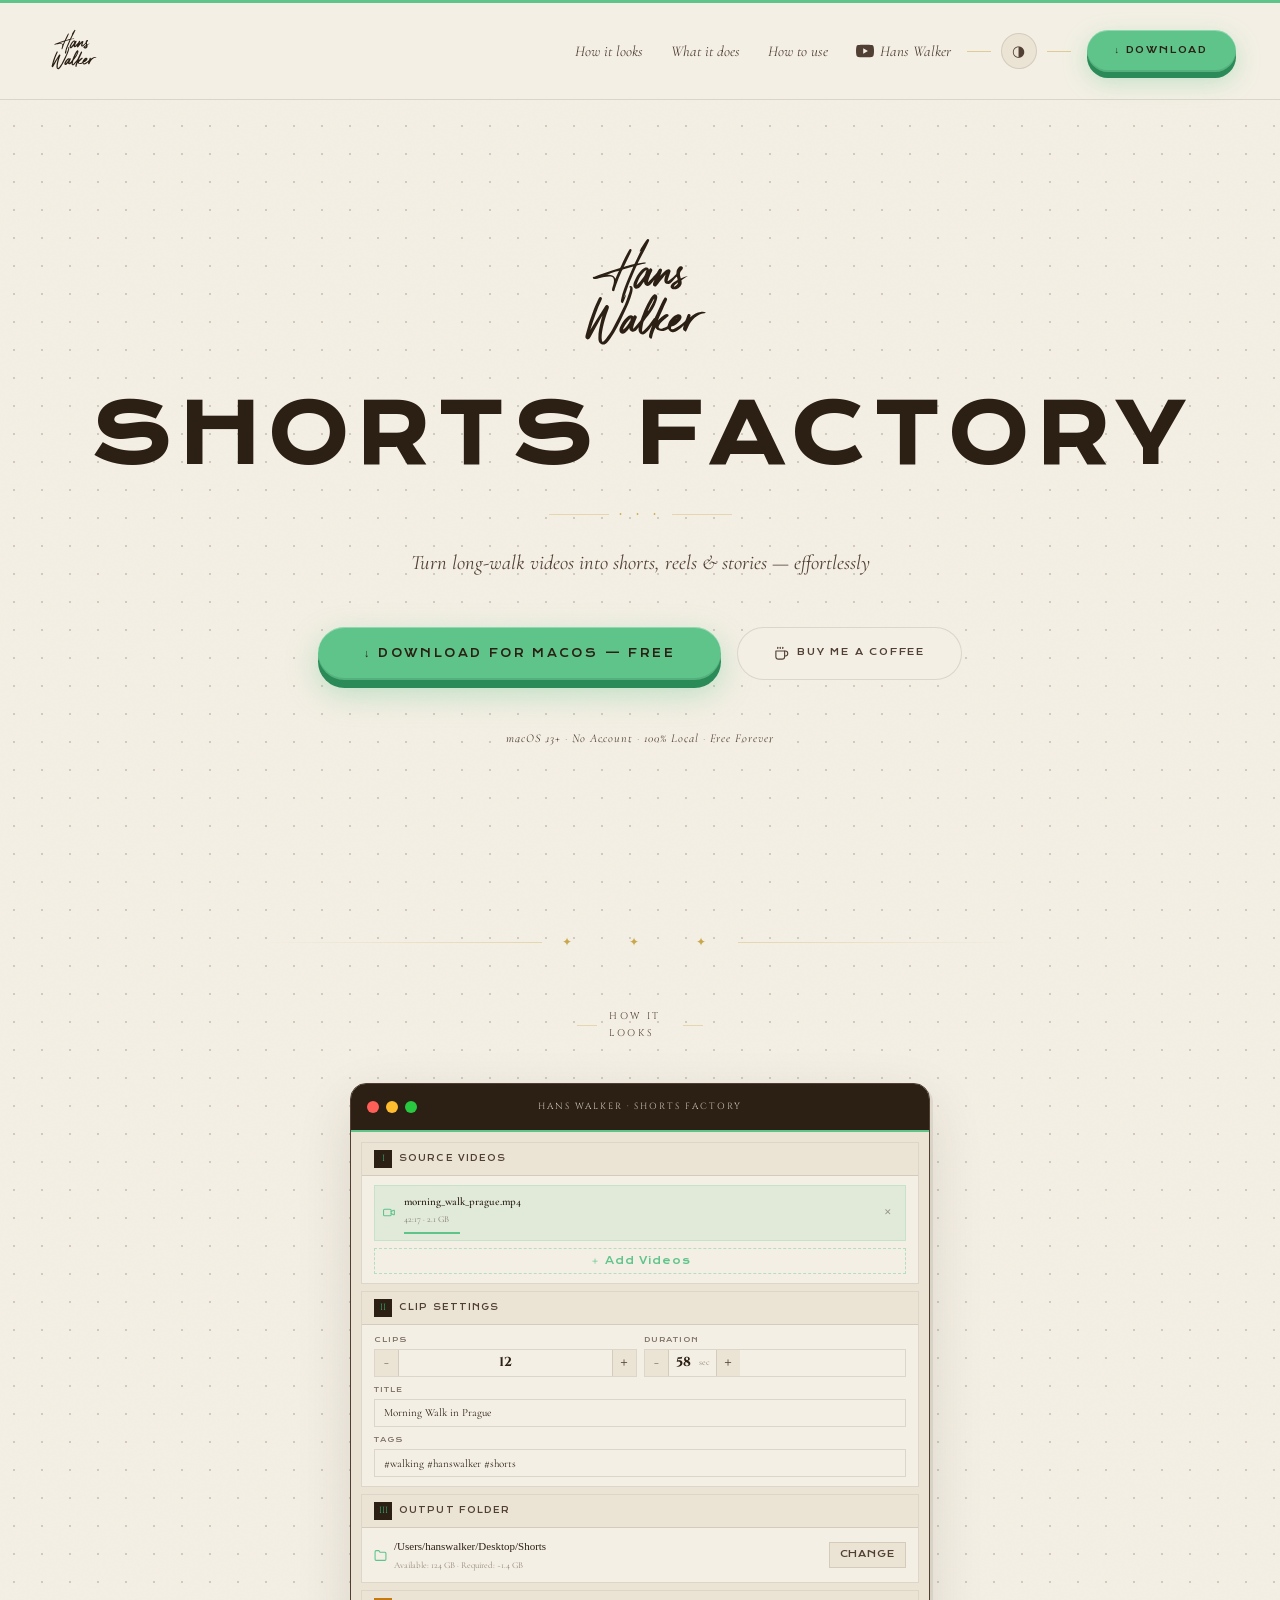
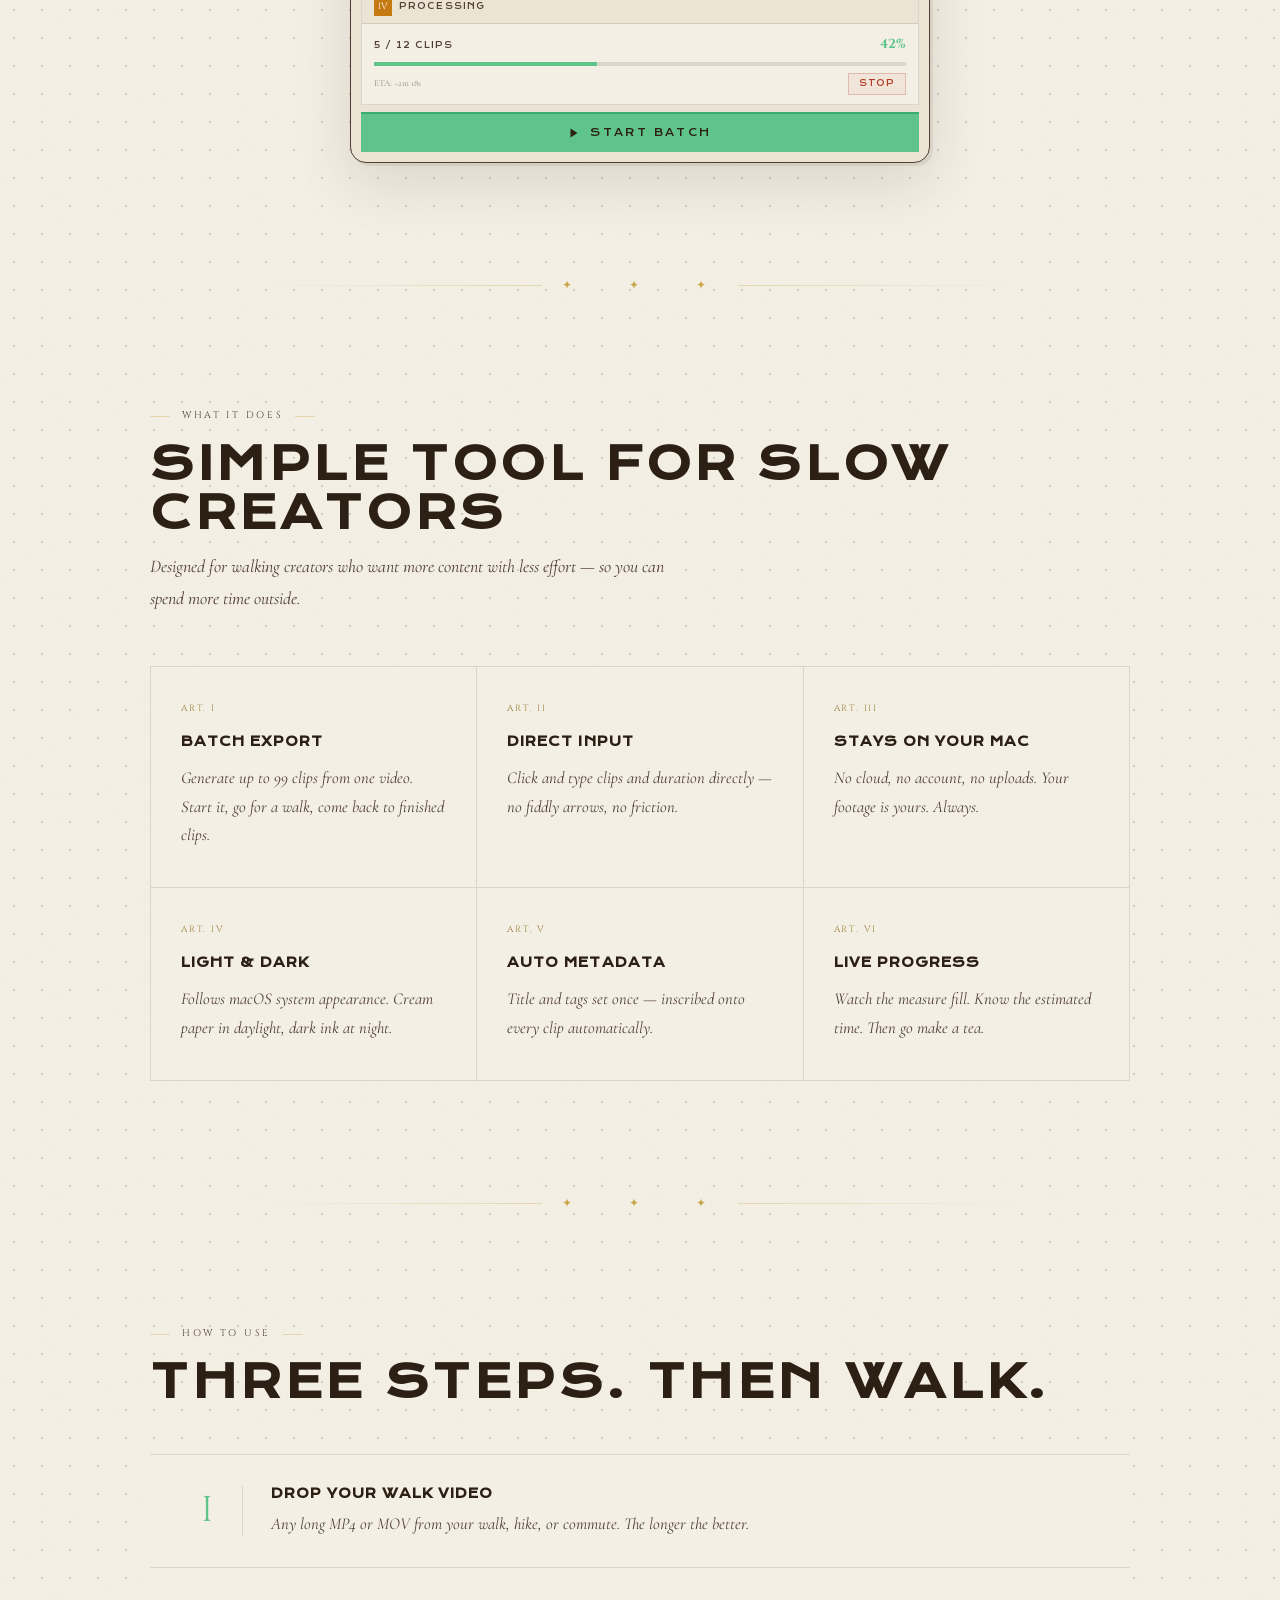
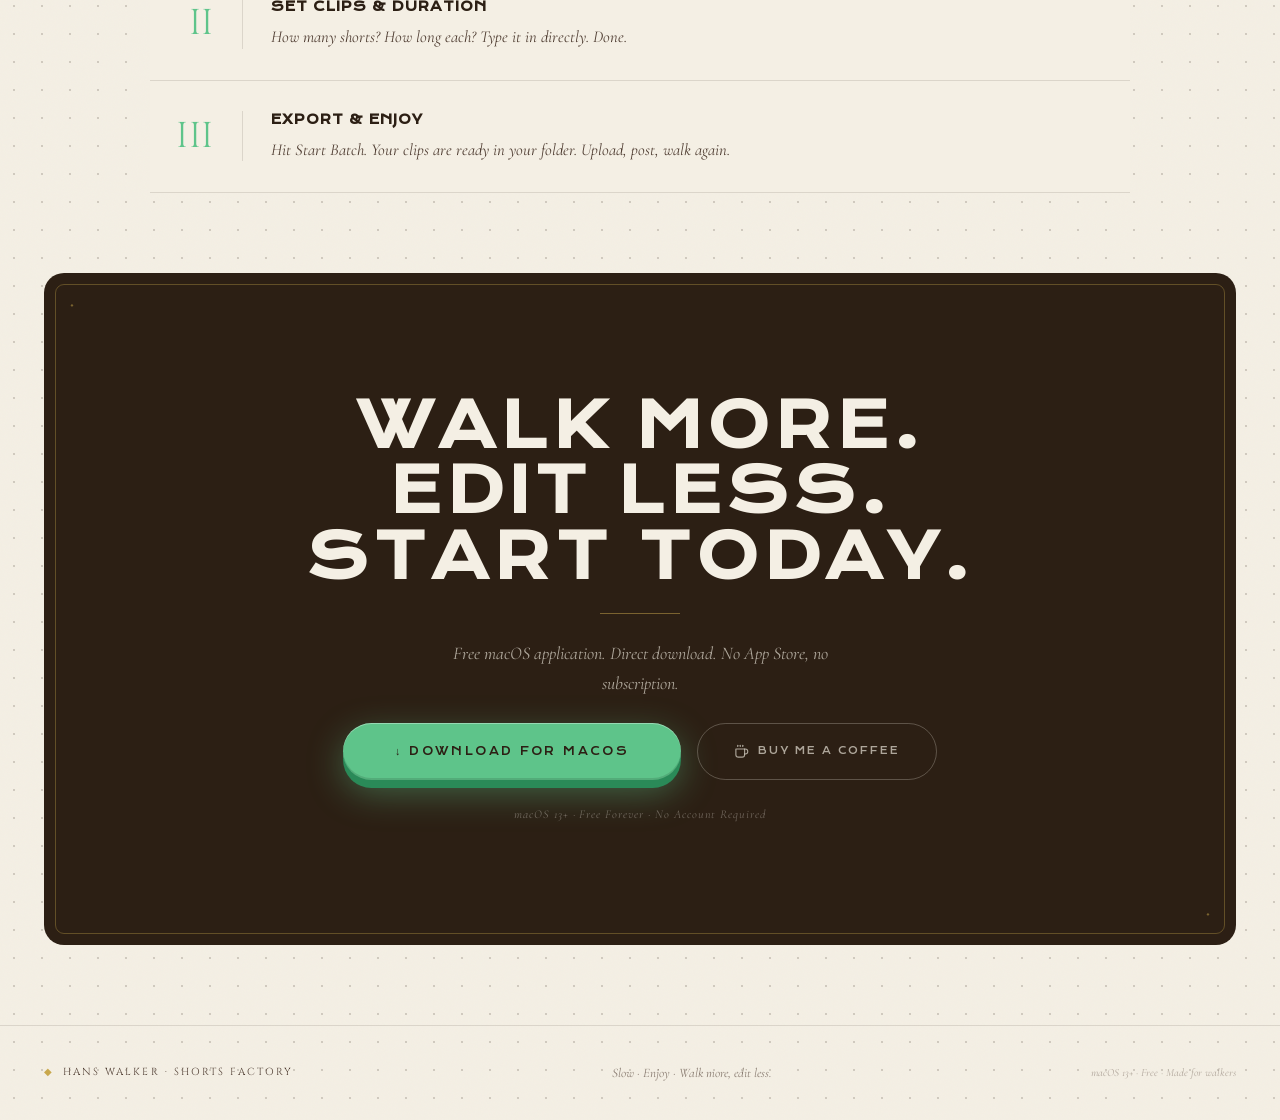
==== commit fddc1d68: "Increase CTA section padding (top/bottom 120px) on mobile Made-with: Cursor" ====
--- a/website/hanswalker-v6_1.html
+++ b/website/hanswalker-v6_1.html
@@ -103,10 +103,16 @@
   backdrop-filter: blur(5px);
   border-top: 3px solid var(--green);
   border-bottom: 1px solid var(--rule);
-  transition: background 0.5s;
+  transition: background 0.5s, box-shadow 0.3s ease;
+}
+nav.scrolled {
+  box-shadow: 0 2px 16px rgba(44,31,20,0.08);
 }
 [data-theme="dark"] nav {
   background: rgba(24,16,10,0.94);
+}
+[data-theme="dark"] nav.scrolled {
+  box-shadow: 0 2px 16px rgba(0,0,0,0.25);
 }
 
 .nav-logo {
@@ -147,6 +153,47 @@
   transition: background 0.2s, transform 0.1s;
 }
 .theme-btn:hover { background: var(--green); color: var(--cream); transform: rotate(15deg); }
+
+.theme-btn-wrap {
+  display: flex; align-items: center; gap: 10px;
+}
+.theme-btn-rule {
+  width: 24px; height: 1px; background: var(--gold); opacity: 0.5;
+  flex-shrink: 0;
+}
+
+/* Hamburger menu — hidden on desktop */
+.nav-menu-btn {
+  display: none;
+  flex-direction: column;
+  justify-content: center;
+  gap: 6px;
+  width: 40px;
+  height: 40px;
+  padding: 0;
+  background: none;
+  border: none;
+  cursor: pointer;
+  color: var(--ink);
+  transition: color 0.2s;
+}
+.nav-menu-btn span {
+  display: block;
+  width: 22px;
+  height: 2px;
+  background: currentColor;
+  border-radius: 1px;
+  transition: transform 0.25s, opacity 0.25s;
+}
+nav.menu-open .nav-menu-btn span:nth-child(1) {
+  transform: translateY(8px) rotate(45deg);
+}
+nav.menu-open .nav-menu-btn span:nth-child(2) {
+  opacity: 0;
+}
+nav.menu-open .nav-menu-btn span:nth-child(3) {
+  transform: translateY(-8px) rotate(-45deg);
+}
 
 /* Primary CTA button */
 .btn-primary {
@@ -270,8 +317,8 @@
   font-family: 'Cormorant Garamond', serif;
   font-style: italic; font-size: clamp(18px, 1.6vw, 24px);
   color: var(--ink-light); line-height: 1.55;
-  width: max-content; max-width: 100%; margin: 0 auto 48px;
-  white-space: nowrap;
+  max-width: min(520px, 90vw); margin: 0 auto 48px;
+  text-align: center;
   animation: fadeUp 0.9s 0.19s ease both;
 }
 
@@ -604,8 +651,20 @@
   align-items: center;
   padding: 28px 0;
   border-bottom: 1px solid var(--rule);
+  position: relative;
+  background: var(--cream);
+  transition: background 0.2s;
 }
 .step-row:first-child { border-top: 1px solid var(--rule); }
+.step-row:hover { background: var(--cream-mid); }
+
+/* Green left accent on hover */
+.step-row::after {
+  content: ''; position: absolute; top: 0; bottom: 0; left: -1px; width: 2px;
+  background: var(--green); transform: scaleY(0); transform-origin: top;
+  transition: transform 0.3s ease;
+}
+.step-row:hover::after { transform: scaleY(1); }
 
 .step-n {
   font-family: 'Cinzel', serif;
@@ -673,7 +732,8 @@
 .cta-sub {
   font-family: 'Cormorant Garamond', serif; font-style: italic;
   font-size: clamp(15px, 1.4vw, 19px); color: rgba(244,239,228,0.65);
-  max-width: 400px; line-height: 1.7;
+  max-width: min(400px, 90vw); margin: 0 auto; line-height: 1.7;
+  text-align: center;
 }
 [data-theme="dark"] .cta-sub { color: var(--ink-light); }
 
@@ -791,15 +851,75 @@
 /* ═══════════════════════════════════════════════════════
    RESPONSIVE
 ══════════════════════════════════════════════════════════ */
+/* Mobile menu — narrow + mobile */
+@media (max-width: 860px) {
+  .nav-menu-btn {
+    display: flex;
+    position: relative;
+    z-index: 301;
+  }
+  .nav-right {
+    position: fixed;
+    top: 0;
+    left: 0;
+    right: 0;
+    bottom: 0;
+    z-index: 299;
+    flex-direction: column;
+    justify-content: center;
+    align-items: center;
+    gap: clamp(24px, 4vh, 48px);
+    padding: 100px 24px 40px;
+    background: var(--cream);
+    opacity: 0;
+    visibility: hidden;
+    pointer-events: none;
+    transition: opacity 0.3s ease, visibility 0.3s ease;
+  }
+  nav.menu-open { backdrop-filter: none; }
+  nav.menu-open .nav-right {
+    opacity: 1;
+    visibility: visible;
+    pointer-events: auto;
+  }
+  .nav-right .nav-links {
+    flex-direction: column;
+    gap: clamp(28px, 4vh, 56px);
+    font-size: 36px;
+  }
+  .nav-right .nav-links a {
+    display: flex;
+    align-items: center;
+    justify-content: center;
+    gap: 12px;
+    padding: 16px 32px;
+  }
+  .nav-right .btn-primary {
+    font-size: 15px;
+    padding: 20px 52px;
+    letter-spacing: 0.22em;
+  }
+  body.menu-open { overflow: hidden; }
+  .nav-logo svg,
+  .nav-logo .nav-logo-svg {
+    height: 48px !important;
+    width: auto !important;
+  }
+}
 @media (max-width: 700px) {
   nav { padding: 0 20px; height: 80px; }
-  .nav-links { display: none; }
   .hero { padding: 96px 24px 60px; }
+  .hero-sub { max-width: min(520px, 90vw); }
+  .cta-sub { max-width: min(400px, 90vw); }
   .section { padding: 60px 24px; }
-  .cta-wrap { margin: 0 24px 60px; padding: 52px 28px; }
+  .cta-wrap { margin: 0 24px 60px; padding: 120px 28px; }
   footer { padding: 28px 24px; flex-direction: column; align-items: center; text-align: center; }
   .mockup-section { padding: 0 16px 60px; }
   .deco-divider { padding: 24px 24px; }
+  .nav-logo svg,
+  .nav-logo .nav-logo-svg {
+    height: 40px !important;
+  }
 }
 
 </style>
@@ -809,9 +929,12 @@
 <!-- ═══ NAV ═══ -->
 <nav>
   <a href="#" class="nav-logo layer" aria-label="Hans Walker">
-    <svg width="800" height="800" viewBox="0 0 800 800" fill="none" xmlns="http://www.w3.org/2000/svg"><path d="M347.908 347.028C351.83 347.031 356.722 348.01 358.676 351.766C362.906 359.898 359.847 373.996 357.78 382.339C352.907 402.011 345.494 420.691 338.234 439.539C330.245 459.43 320.331 479.176 311.427 498.523C290.999 542.918 270.134 586.84 241.824 626.891C234.363 637.187 225.845 649.531 215.093 656.469C205.508 662.656 189.164 657.996 183.499 648.262C178.298 639.324 178.075 629.559 178.073 619.492C177.708 594.273 183.645 570.145 188.827 545.727C191.991 530.824 195.452 519.199 199.711 504.66C191.745 517.195 185.02 530.121 177.705 542.988C164.596 565.824 152.162 588.953 139.757 612.184C136.346 618.574 131.597 627.644 124.746 630.941C119.848 633.613 110.609 628.02 109.453 623.156C107.223 613.777 112.337 600.59 114.662 591.535C124.412 553.789 136.382 516.648 150.508 480.312C159.517 456.813 168.041 435.492 179.453 413.043C181.78 408.953 184.621 403.723 190.05 405.738C197.983 408.684 198.553 412.692 195.268 419.406C170.039 470.977 152.679 525.789 134.881 580.273L135.351 579.66C137.457 576.945 139.233 574.055 140.915 571.062C157.493 541.57 176.279 513.379 194.614 484.938L207.226 465.562C210.028 461.207 212.599 456.445 215.88 452.434C217.317 450.68 219.148 449.098 221.394 448.535C224.241 447.816 226.956 448.82 229.329 450.387C233.97 453.441 234.613 457.84 233.789 463.051C233.083 467.516 231.084 471.77 229.495 475.977C226.981 482.633 224.354 489.301 222.14 496.062C210.587 531.336 189.842 602.621 197.095 638.156C197.476 640.023 198.065 642.992 199.669 644.055C211.035 643.836 246.334 588.504 252.809 576.836C276.361 534.406 297.776 489.844 318.828 446.062C325.498 432.195 330.303 416.035 335.589 401.555C341.151 386.322 348.357 370.153 348.196 353.817C346.972 354.897 346.015 356.01 344.504 356.186C343.701 353.762 345.519 352.818 344.656 350.387C344.357 349.544 344.305 349.074 344.653 348.289C345.813 347.264 346.389 347.302 347.908 347.028ZM476.397 390.357C480.53 389.73 483.944 390.191 487.179 393.082C495.913 400.891 491.315 415.641 488.042 425.172C483.042 440.156 476.647 454.637 468.944 468.43C455.034 492.769 435.026 513.156 419.792 536.336C417.175 540.32 408.397 586.891 412.089 590.219C414.972 589.957 418.648 585.836 420.745 583.934C430.409 575.18 440.202 564.934 448.194 554.621C456.925 543.356 464.636 531.234 473.366 519.969C475.202 517.602 477.987 517.949 478.444 517.18C486.39 503.789 524.679 411.805 532.831 408.402C534.3 407.789 535.843 407.926 537.315 408.453C540.085 409.441 542.835 411.844 544.054 414.543C544.854 416.32 544.788 418.676 544.194 420.508C542.292 426.363 539.183 432.137 536.511 437.695C533.522 443.91 530.612 450.16 527.776 456.449C522.671 467.582 518.073 478.793 513.171 489.996C507.257 503.523 500.683 517.461 495.194 531.125C505.105 519.523 520.972 507.012 533.788 498.703C538.917 495.379 548.515 493.809 551.819 500.523C555.952 508.926 546.147 511.938 541.077 516.199C526.343 528.578 507.628 541.711 500.073 559.938C498.374 564.039 499.354 567.594 501.194 571.273C506.862 575.168 513.249 574.355 520.229 572.719C522.965 572.515 545.554 563.648 546.136 561.883C548.058 556.027 552.862 539.727 558.269 532.09C567.679 518.797 581.62 501.32 598.476 498.004C620.737 493.629 628.526 512.352 615.155 528.668C603.261 544.254 586.495 558.543 567.362 562.09C565.835 565.293 564.335 573.168 566.413 576.18C570.226 579.011 584.148 573.426 587.683 571.387C605.675 560.992 626.706 548.039 640.831 532.742C646.253 526.863 650.023 503.969 655.964 497.168C657.53 495.973 660.241 495.996 661.886 496.41C673.268 499.297 669.729 506.828 667.417 514.953C667.675 514.617 667.94 514.281 668.21 513.953C680.62 498.672 704.851 486.82 724.409 484.711C729.531 484.305 748.405 484.414 750.554 489.949C750.214 491.84 744.499 492.293 742.753 492.543C703.065 498.203 674.319 527.684 657.897 562.676C653.839 571.32 649.745 581.184 645.272 589.383C643.491 592.641 631.542 582.996 630.714 580.562C627.206 573.539 632.101 562.309 633.89 555.656C628.44 561.266 623.186 567.453 616.905 572.18C602.472 583.043 587.788 597.824 568.058 591.93C559.569 589.395 554.847 583.312 550.733 575.789C547.14 577.922 536.988 582.402 533.112 583.949C523.362 587.848 509.237 588.105 499.769 583.223C491.874 579.148 485.651 576.375 482.534 567.477C476.558 579.934 471.55 592.828 467.546 606.051C466.292 610.168 464.366 624.945 461.944 626.977C461.265 627.543 460.206 627.828 459.339 627.629C455.714 626.809 450.98 623.242 449.261 620.02C443.565 609.324 461.304 568.824 465.21 556.348C460.741 561.348 457.175 567.469 453.085 572.773C445.73 582.461 438.018 590.574 428.675 598.363C418.73 606.648 406.194 607.746 397.581 596.582C391.272 588.406 391.823 576.34 393.206 566.562C392.507 567.66 391.772 568.738 391.015 569.797C381.961 582.465 367.809 599.074 351.682 586.27C345.567 581.414 343.758 577.523 342.727 570.02C337.773 576.566 333.852 584.18 327.773 589.93C323.393 594.074 314.34 602.175 307.89 601.582C289.157 599.855 287.616 583.293 292.897 568.645C301.529 546.934 312.961 528.457 330.42 512.758C340.884 503.352 353.402 497.531 364.614 509.77C365.787 508.121 367.087 505.766 368.484 504.391C373.768 499.031 385.109 507.73 382.985 514.125C379.188 525.566 373.417 535.93 369.313 547.379C365.75 557.316 364.171 564.578 362.619 574.988C373.788 566.84 394.55 541.469 403.062 529.105C404.812 526.562 409.167 511.703 410.823 507.711C415.296 497.691 418.28 487.086 422.616 477.039C432.155 454.938 443.749 432.465 456.327 411.965C460.331 405.434 469.987 393.524 476.397 390.357ZM350.344 518.191C334.746 533.172 321.474 549.949 312.734 569.883C311.864 571.867 309.58 576.195 309.696 578.352C309.71 578.605 309.806 578.852 309.861 579.105L310.478 578.934C323.683 569.953 339.987 547.281 348.218 533.312C349.326 531.434 348.974 527.238 349.445 524.902C349.871 522.793 351.371 520.609 350.935 518.547L350.344 518.191ZM599 517.809C594.528 521.61 580.259 534.254 579.647 537.297L579.722 537.473V537.472L579.648 537.297C580.301 534.051 596.49 519.884 599.757 517.172L599 517.809ZM476.495 413.211C467.952 422.281 445.53 468.195 440.878 481.066L441.003 481.887C444.534 477.734 447.749 473.328 450.628 468.699C455.628 460.75 477.354 421.539 476.495 413.211ZM440.779 95.7695C448.404 96.3617 450.709 99.9283 447.92 107.061C442.896 119.905 435.885 132.649 429.51 144.877L400.83 200.396C398.162 205.573 389.54 221.679 388.064 226.175C401.752 224.455 420.557 216.795 433.514 223.484C426.502 226.632 419.889 228.033 412.549 229.875L383.09 237.085C377.316 247.544 370.074 265.948 365.198 277.147C346.351 319.722 329.673 363.223 315.228 407.484C320.35 401.586 321.172 396.844 325.112 391.664L325.774 391.734C325.821 391.832 325.88 391.926 325.914 392.027C327.173 395.852 311.611 432.914 308.891 438.859C305.931 437.941 299.473 435.527 298.688 432.277C297.399 426.934 299.014 419.641 300.122 414.285C307.444 378.896 320.945 344.761 334.711 311.455C344.163 288.157 354.042 265.034 364.341 242.098C346.044 248.102 326.463 252.147 308.153 258.385C305.007 259.458 298.438 276.654 296.959 280.139C290.126 296.234 282.747 312.64 277.244 329.202C276.5 331.721 275.119 335.061 274.216 337.664C271.829 344.719 269.389 351.756 266.896 358.774C265.431 362.97 264.592 367.579 262.888 371.648C262.434 372.732 261.673 373.838 260.575 374.341C259.184 374.979 256.581 374.204 255.236 373.608C253.639 372.901 252.187 371.758 251.532 370.098C247.479 359.814 267.511 325.868 259.143 306.008C257.69 302.56 255.204 299.957 251.812 298.376C236.942 291.446 201.866 299.726 186.087 303.534C180.278 304.936 158.347 311.17 153.488 309.092C151.421 308.207 149.331 306.3 148.557 304.153C148.117 302.934 148.223 301.762 148.845 300.636C150.406 297.808 157.288 296.782 160.304 295.581C173.407 290.334 186.638 285.412 199.985 280.821C230.997 270.228 262.238 260.387 293.586 250.854C295.762 247.634 297.691 243.119 299.391 239.554C303.002 231.98 306.333 224.229 309.887 216.624C318.677 197.498 328.338 178.785 338.839 160.542C341.583 155.778 343.84 147.515 350.521 149.323C356.883 151.045 355.179 157.218 353.352 161.877C350.361 169.504 346.611 177.183 343.005 184.54L325.567 219.942C321.736 227.566 316.235 237.841 313.147 245.534C319.313 242.612 327.976 241.277 334.565 239.236C346.142 235.651 358.281 233.407 369.889 229.988C371.252 227.907 373.022 223.88 374.181 221.498C377.21 215.279 380.18 209.031 383.087 202.754L403.936 159.311C401.178 160.773 399.572 161.551 397.154 163.48C397.432 162.62 398.197 160.145 398.451 159.413C401.928 149.324 433.912 99.0435 440.779 95.7695ZM614.78 241.937C618.429 241.669 622.624 242.032 625.542 244.227C633.237 249.706 626.589 257.554 622.038 262.727C607.554 279.181 614.034 288.395 617.519 306.87C619.44 306.26 621.866 305.162 623.792 304.374C634.323 300.06 644.257 296.49 655.339 293.83C644.202 301.65 631.343 308.043 620.929 315.358C621.319 320.46 622.679 325.896 622.401 330.888C621.382 349.269 600.878 365.968 582.687 364.199C574.468 364.302 561.218 357.633 563.3 347.494C566.483 332.002 588.308 322.313 600.206 314.464C601.905 313.34 597.526 298.833 595.608 297.571C591.752 298.51 567.308 330.073 560.624 333.653C557.878 335.127 555.358 336.085 552.058 336.147C517.788 336.801 532.542 303.297 536.272 285.804C526.737 297.925 516.444 309.688 506.835 321.831C501.28 328.853 491.522 344.458 484.843 348.8C481.644 349.053 478.749 348.894 475.694 347.792C462.121 342.895 473.811 322.08 477.616 312.972C464.925 325.744 449.229 358.1 428.569 341.331C422.851 336.69 422.335 331.094 421.796 324.363C417.464 328.852 410.343 339.13 405.554 344.851C401.714 349.731 395.519 356.494 389.801 359.089C384.929 361.341 379.343 361.477 374.367 359.466C360.505 353.749 364.618 334.09 369.502 323.154C381.127 297.127 397.202 263.604 423.792 250.26C428.397 247.948 435.636 247.743 440.362 249.773C444.991 251.901 446.065 255.385 447.636 259.72C452.124 252.985 456.402 247.515 463.979 257.179C467.019 261.056 465.253 265.753 463.382 269.708C460.538 275.72 457.39 282.44 454.757 288.636C453.104 292.702 441.21 324.579 442.78 326.417C446.78 325.328 483.272 283.298 489.042 277.364C494.269 271.988 503.827 240.303 516.858 258.922C520.101 263.555 509.804 286.629 507.835 291.989C516.663 282.723 524.675 273.465 534.882 265.392C540.636 261.124 546.183 256.269 553.765 256.933C558.351 257.334 564.339 263.702 563.214 267.991C559.979 280.314 554.304 291.877 551.304 304.433C549.858 310.482 547.839 315.109 546.843 321.637C550.675 320.604 555.136 317.169 558.069 314.456C569.112 304.244 584.644 294.03 593.663 282.101C594.269 278.405 594.577 274.227 594.937 270.425C595.812 261.147 605.796 244.765 614.78 241.937ZM602.011 328.067C597.522 330.3 580.647 344.992 580.956 349.889L581.858 350.021C591.265 346.283 601.55 339.521 602.917 328.489C602.546 328.278 602.394 328.127 602.011 328.067ZM433.628 261.685C407.999 278.794 390.545 311.777 382.188 340.74L382.396 341.354L382.972 341.551C395.436 331.469 409.101 311.485 419.269 298.77C424.3 292.482 429.433 281.631 430.351 273.84C430.827 270.616 434.147 266.564 434.062 262.154L433.628 261.685ZM288.261 264.676C282.787 265.753 276.451 268.311 270.981 269.947C254.794 274.792 239.797 279.776 224.11 286.005C222.763 286.284 222.261 286.275 221.186 287.152L221.514 287.582C222.97 287.763 223.637 287.537 225.058 287.253C233.307 287.275 239.218 287.154 247.286 289.336C259.888 292.744 263.176 297.024 269.326 307.514C274.275 296.893 277.872 285.365 283.278 274.854C285.066 271.378 286.093 268.193 288.261 264.676Z" fill="currentColor"/></svg>
+    <svg class="nav-logo-svg" width="800" height="800" viewBox="0 0 800 800" fill="none" xmlns="http://www.w3.org/2000/svg"><path d="M347.908 347.028C351.83 347.031 356.722 348.01 358.676 351.766C362.906 359.898 359.847 373.996 357.78 382.339C352.907 402.011 345.494 420.691 338.234 439.539C330.245 459.43 320.331 479.176 311.427 498.523C290.999 542.918 270.134 586.84 241.824 626.891C234.363 637.187 225.845 649.531 215.093 656.469C205.508 662.656 189.164 657.996 183.499 648.262C178.298 639.324 178.075 629.559 178.073 619.492C177.708 594.273 183.645 570.145 188.827 545.727C191.991 530.824 195.452 519.199 199.711 504.66C191.745 517.195 185.02 530.121 177.705 542.988C164.596 565.824 152.162 588.953 139.757 612.184C136.346 618.574 131.597 627.644 124.746 630.941C119.848 633.613 110.609 628.02 109.453 623.156C107.223 613.777 112.337 600.59 114.662 591.535C124.412 553.789 136.382 516.648 150.508 480.312C159.517 456.813 168.041 435.492 179.453 413.043C181.78 408.953 184.621 403.723 190.05 405.738C197.983 408.684 198.553 412.692 195.268 419.406C170.039 470.977 152.679 525.789 134.881 580.273L135.351 579.66C137.457 576.945 139.233 574.055 140.915 571.062C157.493 541.57 176.279 513.379 194.614 484.938L207.226 465.562C210.028 461.207 212.599 456.445 215.88 452.434C217.317 450.68 219.148 449.098 221.394 448.535C224.241 447.816 226.956 448.82 229.329 450.387C233.97 453.441 234.613 457.84 233.789 463.051C233.083 467.516 231.084 471.77 229.495 475.977C226.981 482.633 224.354 489.301 222.14 496.062C210.587 531.336 189.842 602.621 197.095 638.156C197.476 640.023 198.065 642.992 199.669 644.055C211.035 643.836 246.334 588.504 252.809 576.836C276.361 534.406 297.776 489.844 318.828 446.062C325.498 432.195 330.303 416.035 335.589 401.555C341.151 386.322 348.357 370.153 348.196 353.817C346.972 354.897 346.015 356.01 344.504 356.186C343.701 353.762 345.519 352.818 344.656 350.387C344.357 349.544 344.305 349.074 344.653 348.289C345.813 347.264 346.389 347.302 347.908 347.028ZM476.397 390.357C480.53 389.73 483.944 390.191 487.179 393.082C495.913 400.891 491.315 415.641 488.042 425.172C483.042 440.156 476.647 454.637 468.944 468.43C455.034 492.769 435.026 513.156 419.792 536.336C417.175 540.32 408.397 586.891 412.089 590.219C414.972 589.957 418.648 585.836 420.745 583.934C430.409 575.18 440.202 564.934 448.194 554.621C456.925 543.356 464.636 531.234 473.366 519.969C475.202 517.602 477.987 517.949 478.444 517.18C486.39 503.789 524.679 411.805 532.831 408.402C534.3 407.789 535.843 407.926 537.315 408.453C540.085 409.441 542.835 411.844 544.054 414.543C544.854 416.32 544.788 418.676 544.194 420.508C542.292 426.363 539.183 432.137 536.511 437.695C533.522 443.91 530.612 450.16 527.776 456.449C522.671 467.582 518.073 478.793 513.171 489.996C507.257 503.523 500.683 517.461 495.194 531.125C505.105 519.523 520.972 507.012 533.788 498.703C538.917 495.379 548.515 493.809 551.819 500.523C555.952 508.926 546.147 511.938 541.077 516.199C526.343 528.578 507.628 541.711 500.073 559.938C498.374 564.039 499.354 567.594 501.194 571.273C506.862 575.168 513.249 574.355 520.229 572.719C522.965 572.515 545.554 563.648 546.136 561.883C548.058 556.027 552.862 539.727 558.269 532.09C567.679 518.797 581.62 501.32 598.476 498.004C620.737 493.629 628.526 512.352 615.155 528.668C603.261 544.254 586.495 558.543 567.362 562.09C565.835 565.293 564.335 573.168 566.413 576.18C570.226 579.011 584.148 573.426 587.683 571.387C605.675 560.992 626.706 548.039 640.831 532.742C646.253 526.863 650.023 503.969 655.964 497.168C657.53 495.973 660.241 495.996 661.886 496.41C673.268 499.297 669.729 506.828 667.417 514.953C667.675 514.617 667.94 514.281 668.21 513.953C680.62 498.672 704.851 486.82 724.409 484.711C729.531 484.305 748.405 484.414 750.554 489.949C750.214 491.84 744.499 492.293 742.753 492.543C703.065 498.203 674.319 527.684 657.897 562.676C653.839 571.32 649.745 581.184 645.272 589.383C643.491 592.641 631.542 582.996 630.714 580.562C627.206 573.539 632.101 562.309 633.89 555.656C628.44 561.266 623.186 567.453 616.905 572.18C602.472 583.043 587.788 597.824 568.058 591.93C559.569 589.395 554.847 583.312 550.733 575.789C547.14 577.922 536.988 582.402 533.112 583.949C523.362 587.848 509.237 588.105 499.769 583.223C491.874 579.148 485.651 576.375 482.534 567.477C476.558 579.934 471.55 592.828 467.546 606.051C466.292 610.168 464.366 624.945 461.944 626.977C461.265 627.543 460.206 627.828 459.339 627.629C455.714 626.809 450.98 623.242 449.261 620.02C443.565 609.324 461.304 568.824 465.21 556.348C460.741 561.348 457.175 567.469 453.085 572.773C445.73 582.461 438.018 590.574 428.675 598.363C418.73 606.648 406.194 607.746 397.581 596.582C391.272 588.406 391.823 576.34 393.206 566.562C392.507 567.66 391.772 568.738 391.015 569.797C381.961 582.465 367.809 599.074 351.682 586.27C345.567 581.414 343.758 577.523 342.727 570.02C337.773 576.566 333.852 584.18 327.773 589.93C323.393 594.074 314.34 602.175 307.89 601.582C289.157 599.855 287.616 583.293 292.897 568.645C301.529 546.934 312.961 528.457 330.42 512.758C340.884 503.352 353.402 497.531 364.614 509.77C365.787 508.121 367.087 505.766 368.484 504.391C373.768 499.031 385.109 507.73 382.985 514.125C379.188 525.566 373.417 535.93 369.313 547.379C365.75 557.316 364.171 564.578 362.619 574.988C373.788 566.84 394.55 541.469 403.062 529.105C404.812 526.562 409.167 511.703 410.823 507.711C415.296 497.691 418.28 487.086 422.616 477.039C432.155 454.938 443.749 432.465 456.327 411.965C460.331 405.434 469.987 393.524 476.397 390.357ZM350.344 518.191C334.746 533.172 321.474 549.949 312.734 569.883C311.864 571.867 309.58 576.195 309.696 578.352C309.71 578.605 309.806 578.852 309.861 579.105L310.478 578.934C323.683 569.953 339.987 547.281 348.218 533.312C349.326 531.434 348.974 527.238 349.445 524.902C349.871 522.793 351.371 520.609 350.935 518.547L350.344 518.191ZM599 517.809C594.528 521.61 580.259 534.254 579.647 537.297L579.722 537.473V537.472L579.648 537.297C580.301 534.051 596.49 519.884 599.757 517.172L599 517.809ZM476.495 413.211C467.952 422.281 445.53 468.195 440.878 481.066L441.003 481.887C444.534 477.734 447.749 473.328 450.628 468.699C455.628 460.75 477.354 421.539 476.495 413.211ZM440.779 95.7695C448.404 96.3617 450.709 99.9283 447.92 107.061C442.896 119.905 435.885 132.649 429.51 144.877L400.83 200.396C398.162 205.573 389.54 221.679 388.064 226.175C401.752 224.455 420.557 216.795 433.514 223.484C426.502 226.632 419.889 228.033 412.549 229.875L383.09 237.085C377.316 247.544 370.074 265.948 365.198 277.147C346.351 319.722 329.673 363.223 315.228 407.484C320.35 401.586 321.172 396.844 325.112 391.664L325.774 391.734C325.821 391.832 325.88 391.926 325.914 392.027C327.173 395.852 311.611 432.914 308.891 438.859C305.931 437.941 299.473 435.527 298.688 432.277C297.399 426.934 299.014 419.641 300.122 414.285C307.444 378.896 320.945 344.761 334.711 311.455C344.163 288.157 354.042 265.034 364.341 242.098C346.044 248.102 326.463 252.147 308.153 258.385C305.007 259.458 298.438 276.654 296.959 280.139C290.126 296.234 282.747 312.64 277.244 329.202C276.5 331.721 275.119 335.061 274.216 337.664C271.829 344.719 269.389 351.756 266.896 358.774C265.431 362.97 264.592 367.579 262.888 371.648C262.434 372.732 261.673 373.838 260.575 374.341C259.184 374.979 256.581 374.204 255.236 373.608C253.639 372.901 252.187 371.758 251.532 370.098C247.479 359.814 267.511 325.868 259.143 306.008C257.69 302.56 255.204 299.957 251.812 298.376C236.942 291.446 201.866 299.726 186.087 303.534C180.278 304.936 158.347 311.17 153.488 309.092C151.421 308.207 149.331 306.3 148.557 304.153C148.117 302.934 148.223 301.762 148.845 300.636C150.406 297.808 157.288 296.782 160.304 295.581C173.407 290.334 186.638 285.412 199.985 280.821C230.997 270.228 262.238 260.387 293.586 250.854C295.762 247.634 297.691 243.119 299.391 239.554C303.002 231.98 306.333 224.229 309.887 216.624C318.677 197.498 328.338 178.785 338.839 160.542C341.583 155.778 343.84 147.515 350.521 149.323C356.883 151.045 355.179 157.218 353.352 161.877C350.361 169.504 346.611 177.183 343.005 184.54L325.567 219.942C321.736 227.566 316.235 237.841 313.147 245.534C319.313 242.612 327.976 241.277 334.565 239.236C346.142 235.651 358.281 233.407 369.889 229.988C371.252 227.907 373.022 223.88 374.181 221.498C377.21 215.279 380.18 209.031 383.087 202.754L403.936 159.311C401.178 160.773 399.572 161.551 397.154 163.48C397.432 162.62 398.197 160.145 398.451 159.413C401.928 149.324 433.912 99.0435 440.779 95.7695ZM614.78 241.937C618.429 241.669 622.624 242.032 625.542 244.227C633.237 249.706 626.589 257.554 622.038 262.727C607.554 279.181 614.034 288.395 617.519 306.87C619.44 306.26 621.866 305.162 623.792 304.374C634.323 300.06 644.257 296.49 655.339 293.83C644.202 301.65 631.343 308.043 620.929 315.358C621.319 320.46 622.679 325.896 622.401 330.888C621.382 349.269 600.878 365.968 582.687 364.199C574.468 364.302 561.218 357.633 563.3 347.494C566.483 332.002 588.308 322.313 600.206 314.464C601.905 313.34 597.526 298.833 595.608 297.571C591.752 298.51 567.308 330.073 560.624 333.653C557.878 335.127 555.358 336.085 552.058 336.147C517.788 336.801 532.542 303.297 536.272 285.804C526.737 297.925 516.444 309.688 506.835 321.831C501.28 328.853 491.522 344.458 484.843 348.8C481.644 349.053 478.749 348.894 475.694 347.792C462.121 342.895 473.811 322.08 477.616 312.972C464.925 325.744 449.229 358.1 428.569 341.331C422.851 336.69 422.335 331.094 421.796 324.363C417.464 328.852 410.343 339.13 405.554 344.851C401.714 349.731 395.519 356.494 389.801 359.089C384.929 361.341 379.343 361.477 374.367 359.466C360.505 353.749 364.618 334.09 369.502 323.154C381.127 297.127 397.202 263.604 423.792 250.26C428.397 247.948 435.636 247.743 440.362 249.773C444.991 251.901 446.065 255.385 447.636 259.72C452.124 252.985 456.402 247.515 463.979 257.179C467.019 261.056 465.253 265.753 463.382 269.708C460.538 275.72 457.39 282.44 454.757 288.636C453.104 292.702 441.21 324.579 442.78 326.417C446.78 325.328 483.272 283.298 489.042 277.364C494.269 271.988 503.827 240.303 516.858 258.922C520.101 263.555 509.804 286.629 507.835 291.989C516.663 282.723 524.675 273.465 534.882 265.392C540.636 261.124 546.183 256.269 553.765 256.933C558.351 257.334 564.339 263.702 563.214 267.991C559.979 280.314 554.304 291.877 551.304 304.433C549.858 310.482 547.839 315.109 546.843 321.637C550.675 320.604 555.136 317.169 558.069 314.456C569.112 304.244 584.644 294.03 593.663 282.101C594.269 278.405 594.577 274.227 594.937 270.425C595.812 261.147 605.796 244.765 614.78 241.937ZM602.011 328.067C597.522 330.3 580.647 344.992 580.956 349.889L581.858 350.021C591.265 346.283 601.55 339.521 602.917 328.489C602.546 328.278 602.394 328.127 602.011 328.067ZM433.628 261.685C407.999 278.794 390.545 311.777 382.188 340.74L382.396 341.354L382.972 341.551C395.436 331.469 409.101 311.485 419.269 298.77C424.3 292.482 429.433 281.631 430.351 273.84C430.827 270.616 434.147 266.564 434.062 262.154L433.628 261.685ZM288.261 264.676C282.787 265.753 276.451 268.311 270.981 269.947C254.794 274.792 239.797 279.776 224.11 286.005C222.763 286.284 222.261 286.275 221.186 287.152L221.514 287.582C222.97 287.763 223.637 287.537 225.058 287.253C233.307 287.275 239.218 287.154 247.286 289.336C259.888 292.744 263.176 297.024 269.326 307.514C274.275 296.893 277.872 285.365 283.278 274.854C285.066 271.378 286.093 268.193 288.261 264.676Z" fill="currentColor"/></svg>
   </a>
-  <div class="nav-right">
+  <button class="nav-menu-btn" id="navMenuBtn" type="button" aria-label="Menu" aria-expanded="false">
+    <span></span><span></span><span></span>
+  </button>
+  <div class="nav-right" id="navMenu">
     <div class="nav-links">
       <a href="#preview">How it looks</a>
       <a href="#features">What it does</a>
@@ -1116,6 +1239,38 @@
 
 
 <script>
+// Nav shadow on scroll
+const nav = document.querySelector('nav');
+const onScroll = () => nav.classList.toggle('scrolled', window.scrollY > 20);
+window.addEventListener('scroll', onScroll, { passive: true });
+onScroll();
+
+// Mobile menu toggle
+const menuBtn = document.getElementById('navMenuBtn');
+const navMenu = document.getElementById('navMenu');
+if (menuBtn && navMenu) {
+  const toggleMenu = () => {
+    const open = nav.classList.toggle('menu-open');
+    document.body.classList.toggle('menu-open', open);
+    menuBtn.setAttribute('aria-expanded', open);
+  };
+  menuBtn.addEventListener('click', toggleMenu);
+  navMenu.querySelectorAll('a').forEach(a => {
+    a.addEventListener('click', () => {
+      nav.classList.remove('menu-open');
+      document.body.classList.remove('menu-open');
+      menuBtn.setAttribute('aria-expanded', 'false');
+    });
+  });
+  navMenu.addEventListener('click', (e) => {
+    if (e.target === navMenu) {
+      nav.classList.remove('menu-open');
+      document.body.classList.remove('menu-open');
+      menuBtn.setAttribute('aria-expanded', 'false');
+    }
+  });
+}
+
 // Theme toggle
 const themeBtn = document.getElementById('themeBtn');
 const root = document.documentElement;
